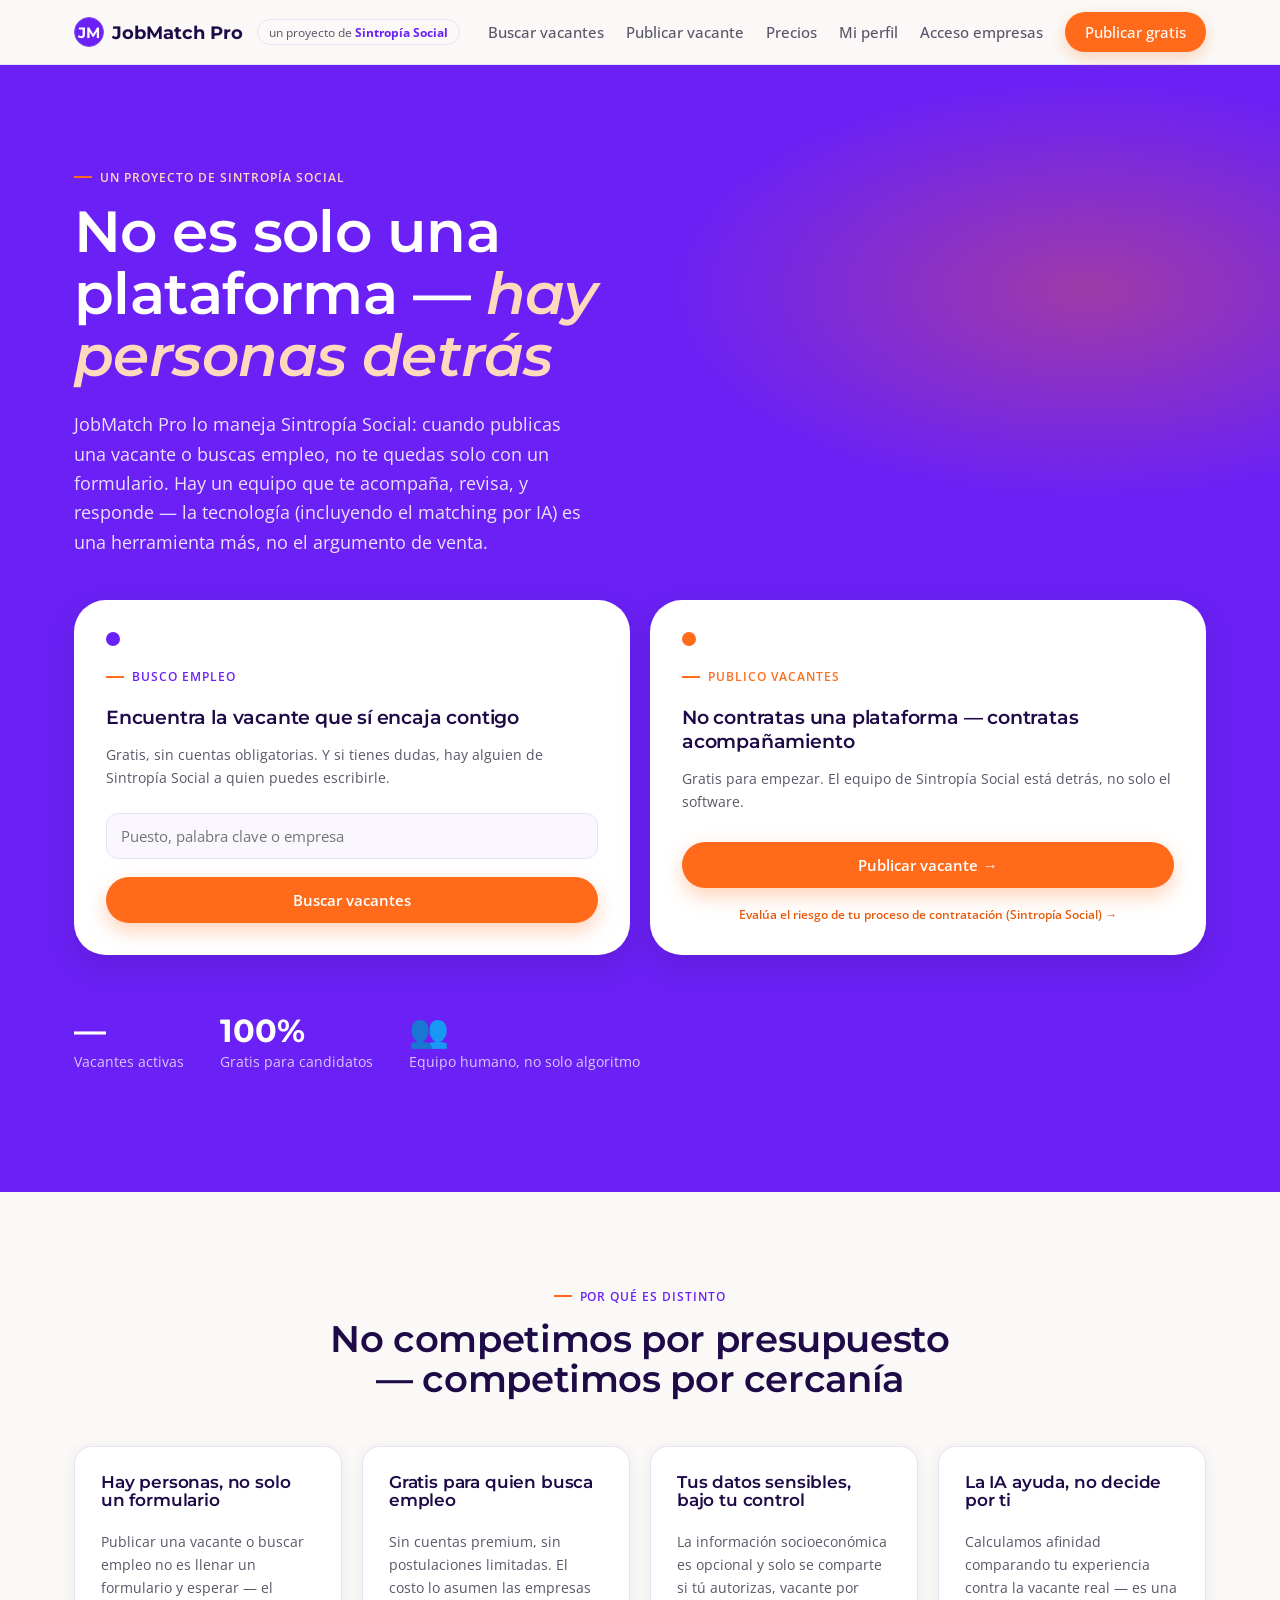
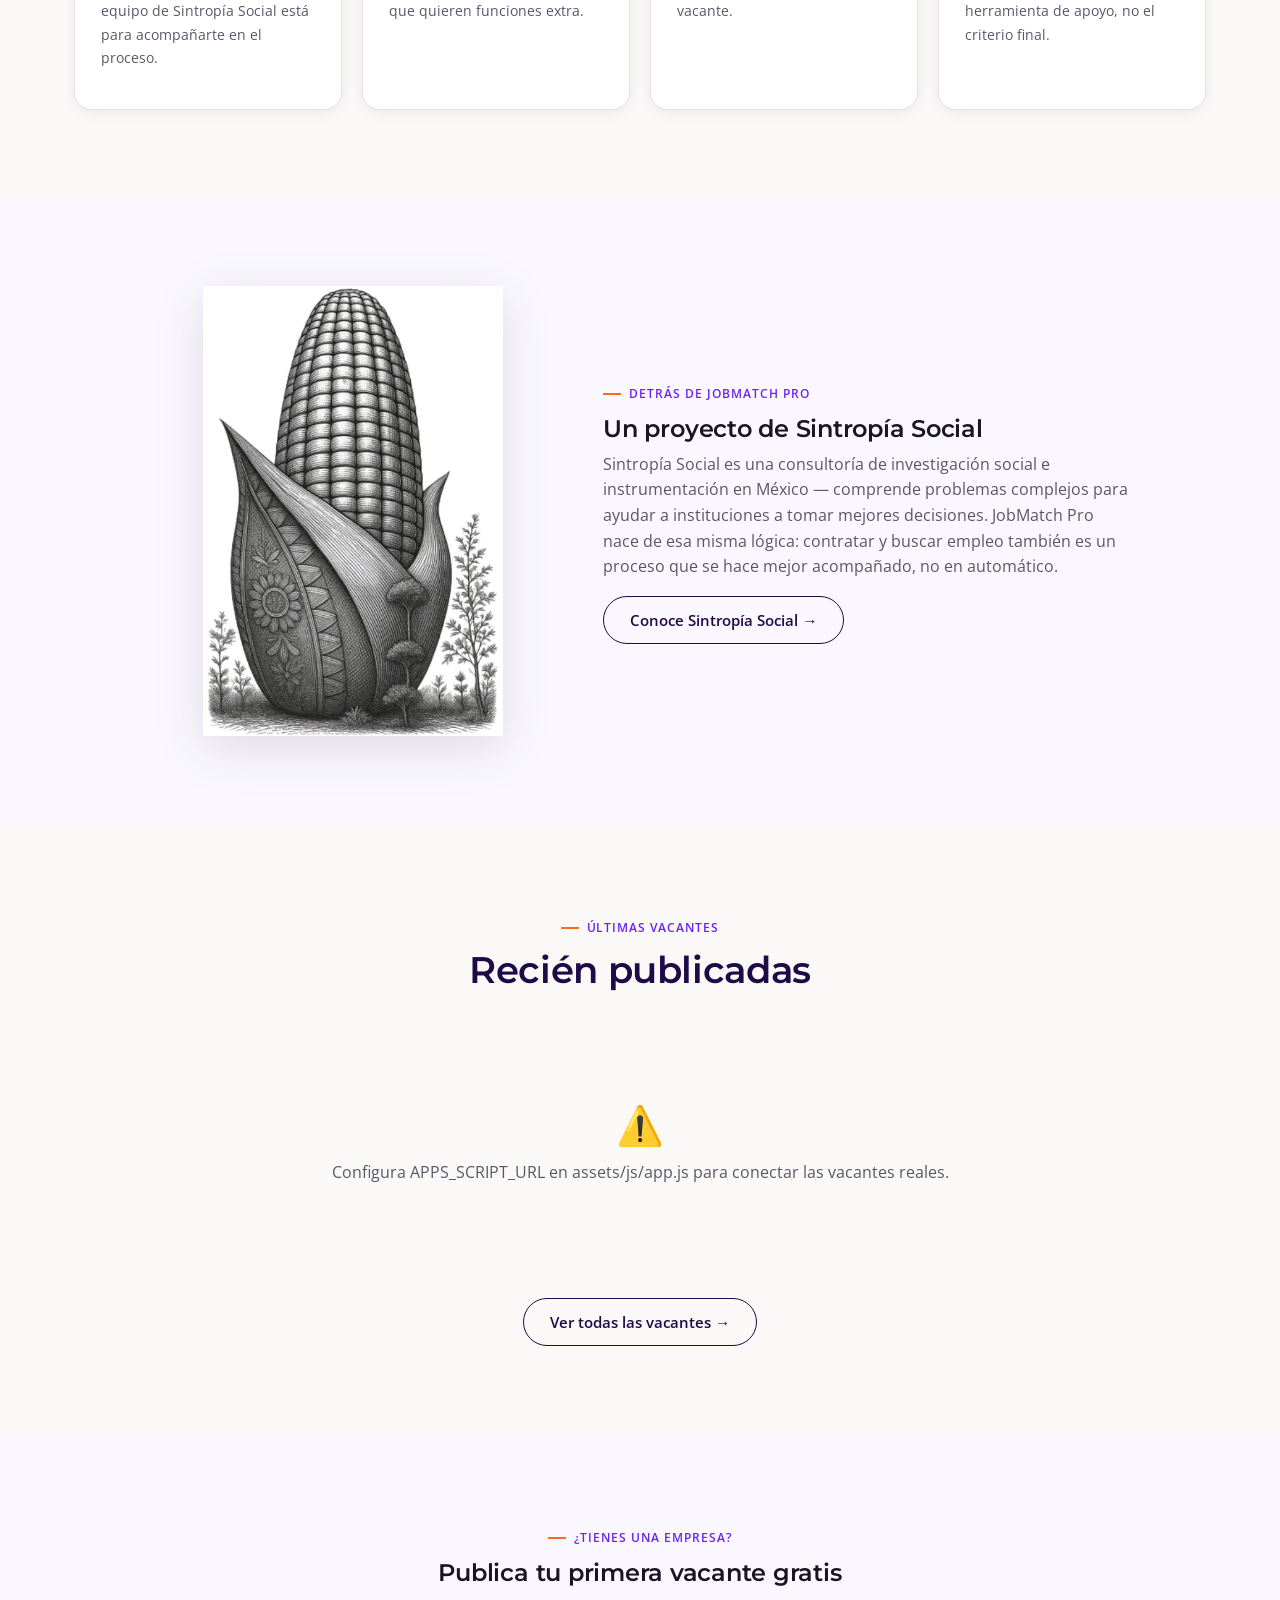
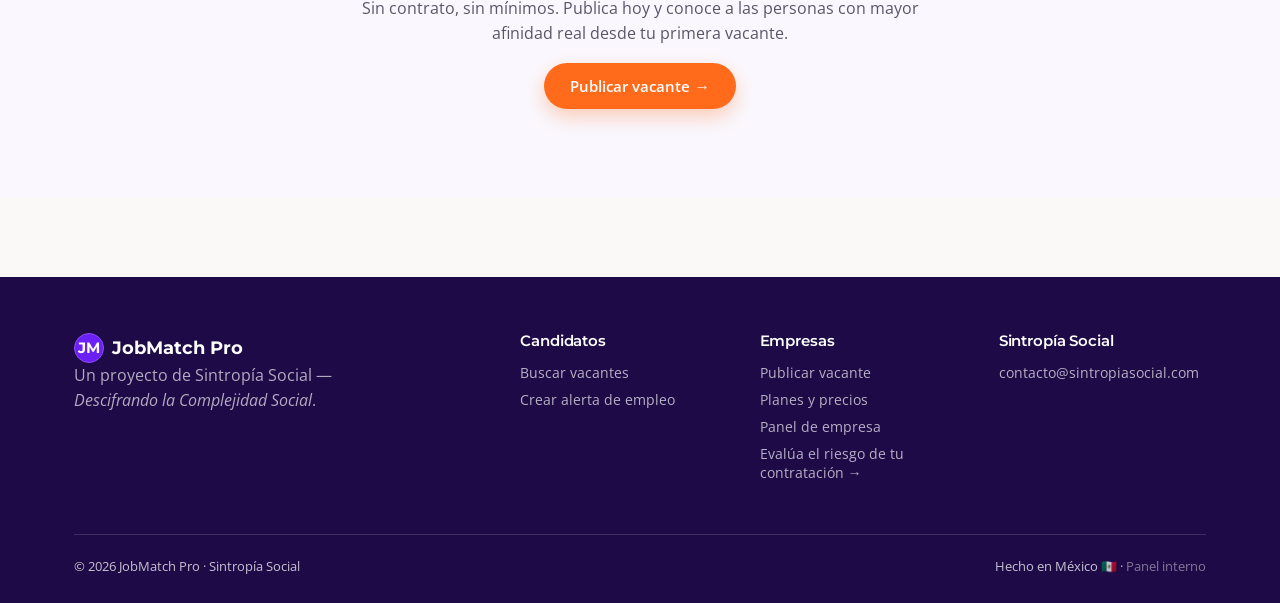
==== index.html @ c245aecd "Add files via upload" ====
<!DOCTYPE html>
<html lang="es">
<head>
<meta charset="UTF-8">
<meta name="viewport" content="width=device-width, initial-scale=1.0">
<title>JobMatch Pro — Empleo con acompañamiento humano, por Sintropía Social</title>
<meta name="description" content="JobMatch Pro conecta talento y empresas en México con el respaldo de un equipo real, no solo un algoritmo. Un proyecto de Sintropía Social.">
<link rel="stylesheet" href="assets/css/style.css">
</head>
<body>

<header class="site-header">
  <div class="container bar">
    <div style="display:flex;align-items:center;gap:14px">
      <a href="index.html" class="logo"><span class="mark">JM</span> JobMatch Pro</a>
      <a href="https://sintropiassociales-del.github.io/" target="_blank" rel="noopener" class="sintropia-badge">un proyecto de <strong>Sintropía Social</strong></a>
    </div>
    <nav class="nav-links">
      <a href="vacantes.html">Buscar vacantes</a>
      <a href="registro-empresa.html">Publicar vacante</a>
      <a href="precios.html">Precios</a>
      <a href="candidato.html">Mi perfil</a>
      <a href="portal-empresa.html">Acceso empresas</a>
      <a href="registro-empresa.html" class="nav-cta">Publicar gratis</a>
    </nav>
    <button class="nav-toggle" aria-label="Abrir menú">☰</button>
  </div>
</header>

<section class="hero">
  <div class="container">
    <div class="eyebrow" style="color:#FFD9BE">Un proyecto de Sintropía Social</div>
    <h1>No es solo una plataforma — <em>hay personas detrás</em></h1>
    <p class="lead">JobMatch Pro lo maneja Sintropía Social: cuando publicas una vacante o buscas empleo, no te quedas solo con un formulario. Hay un equipo que te acompaña, revisa, y responde — la tecnología (incluyendo el matching por IA) es una herramienta más, no el argumento de venta.</p>

    <div class="dos-caminos">
      <div class="camino-card">
        <div class="camino-icon" style="background:var(--purple-700)"></div>
        <div class="eyebrow" style="color:var(--purple-700)">Busco empleo</div>
        <h3 style="color:var(--purple-900)">Encuentra la vacante que sí encaja contigo</h3>
        <p class="camino-desc">Gratis, sin cuentas obligatorias. Y si tienes dudas, hay alguien de Sintropía Social a quien puedes escribirle.</p>
        <div class="field">
          <input type="text" id="hero-q" placeholder="Puesto, palabra clave o empresa" style="border:1.5px solid var(--line);border-radius:var(--radius-sm);padding:12px 14px;width:100%;font-family:var(--font-body);color:var(--ink);background:var(--purple-050)">
        </div>
        <button class="btn btn-primary btn-block" id="hero-search">Buscar vacantes</button>
      </div>
      <div class="camino-card">
        <div class="camino-icon" style="background:var(--orange-500)"></div>
        <div class="eyebrow" style="color:var(--orange-500)">Publico vacantes</div>
        <h3 style="color:var(--purple-900)">No contratas una plataforma — contratas acompañamiento</h3>
        <p class="camino-desc">Gratis para empezar. El equipo de Sintropía Social está detrás, no solo el software.</p>
        <a href="registro-empresa.html" class="btn btn-primary btn-block" style="margin-top:auto">Publicar vacante →</a>
        <a href="https://sintropiassociales-del.github.io/panel/muestra_se.html" target="_blank" rel="noopener" style="font-size:.78rem;color:var(--orange-600);font-weight:600;text-align:center;margin-top:12px">Evalúa el riesgo de tu proceso de contratación (Sintropía Social) →</a>
      </div>
    </div>

    <div class="hero-stats">
      <div class="stat"><b id="stat-jobs">—</b><span>Vacantes activas</span></div>
      <div class="stat"><b>100%</b><span>Gratis para candidatos</span></div>
      <div class="stat"><b>👥</b><span>Equipo humano, no solo algoritmo</span></div>
    </div>
  </div>
</section>

<section class="section">
  <div class="container">
    <div class="section-head">
      <div class="eyebrow">Por qué es distinto</div>
      <h2>No competimos por presupuesto — competimos por cercanía</h2>
    </div>
    <div class="grid-jobs" style="grid-template-columns:repeat(auto-fit,minmax(240px,1fr))">
      <div class="job-card">
        <h3 style="font-size:1.05rem">Hay personas, no solo un formulario</h3>
        <p class="desc">Publicar una vacante o buscar empleo no es llenar un formulario y esperar — el equipo de Sintropía Social está para acompañarte en el proceso.</p>
      </div>
      <div class="job-card">
        <h3 style="font-size:1.05rem">Gratis para quien busca empleo</h3>
        <p class="desc">Sin cuentas premium, sin postulaciones limitadas. El costo lo asumen las empresas que quieren funciones extra.</p>
      </div>
      <div class="job-card">
        <h3 style="font-size:1.05rem">Tus datos sensibles, bajo tu control</h3>
        <p class="desc">La información socioeconómica es opcional y solo se comparte si tú autorizas, vacante por vacante.</p>
      </div>
      <div class="job-card">
        <h3 style="font-size:1.05rem">La IA ayuda, no decide por ti</h3>
        <p class="desc">Calculamos afinidad comparando tu experiencia contra la vacante real — es una herramienta de apoyo, no el criterio final.</p>
      </div>
    </div>
  </div>
</section>

<section class="section section-alt">
  <div class="container">
    <div class="sintropia-block">
      <img src="assets/img/avatar-elote.webp" alt="Ilustración editorial de Sintropía Social — símbolo de raíz e identidad cultural" class="sintropia-block-img">
      <div>
        <div class="eyebrow">Detrás de JobMatch Pro</div>
        <h2>Un proyecto de Sintropía Social</h2>
        <p>Sintropía Social es una consultoría de investigación social e instrumentación en México — comprende problemas complejos para ayudar a instituciones a tomar mejores decisiones. JobMatch Pro nace de esa misma lógica: contratar y buscar empleo también es un proceso que se hace mejor acompañado, no en automático.</p>
        <a href="https://sintropiassociales-del.github.io/" target="_blank" rel="noopener" class="btn btn-ghost">Conoce Sintropía Social →</a>
      </div>
    </div>
  </div>
</section>

<section class="section">
  <div class="container">
    <div class="section-head">
      <div class="eyebrow">Últimas vacantes</div>
      <h2>Recién publicadas</h2>
    </div>
    <div class="grid-jobs" id="latest-jobs">
      <!-- Se llena por JS -->
    </div>
    <div style="text-align:center;margin-top:36px">
      <a href="vacantes.html" class="btn btn-ghost">Ver todas las vacantes →</a>
    </div>
  </div>
</section>

<section class="section section-alt">
  <div class="container" style="text-align:center;max-width:640px">
    <div class="eyebrow" style="justify-content:center">¿Tienes una empresa?</div>
    <h2>Publica tu primera vacante gratis</h2>
    <p>Sin contrato, sin mínimos. Publica hoy y conoce a las personas con mayor afinidad real desde tu primera vacante.</p>
    <a href="registro-empresa.html" class="btn btn-primary">Publicar vacante →</a>
  </div>
</section>

<footer class="site-footer">
  <div class="container">
    <div class="footer-grid">
      <div class="footer-brand">
        <div class="logo" style="color:#fff"><span class="mark">JM</span> JobMatch Pro</div>
        <p>Un proyecto de Sintropía Social — <em style="font-style:italic">Descifrando la Complejidad Social</em>.</p>
      </div>
      <div>
        <h4>Candidatos</h4>
        <a href="vacantes.html">Buscar vacantes</a>
        <a href="vacantes.html">Crear alerta de empleo</a>
      </div>
      <div>
        <h4>Empresas</h4>
        <a href="registro-empresa.html">Publicar vacante</a>
        <a href="precios.html">Planes y precios</a>
        <a href="portal-empresa.html">Panel de empresa</a>
        <a href="https://sintropiassociales-del.github.io/panel/muestra_se.html" target="_blank" rel="noopener">Evalúa el riesgo de tu contratación →</a>
      </div>
      <div>
        <h4>Sintropía Social</h4>
        <a href="mailto:contacto@sintropiasocial.com">contacto@sintropiasocial.com</a>
      </div>
    </div>
    <div class="footer-bottom">
      <span>© 2026 JobMatch Pro · Sintropía Social</span>
      <span>Hecho en México 🇲🇽 · <a href="admin-plataforma.html" style="opacity:.6;color:inherit">Panel interno</a></span>
    </div>
  </div>
</footer>

<script src="assets/js/app.js"></script>
<script>
  document.getElementById('hero-search').addEventListener('click', () => {
    const q = document.getElementById('hero-q').value;
    const params = new URLSearchParams();
    if (q) params.set('q', q);
    window.location.href = `vacantes.html?${params.toString()}`;
  });
  document.getElementById('hero-q').addEventListener('keydown', (e) => {
    if (e.key === 'Enter') document.getElementById('hero-search').click();
  });

  async function loadLatest() {
    const el = document.getElementById('latest-jobs');
    el.innerHTML = skeletonCards(3);
    try {
      const jobs = await JobMatchAPI.listJobs({ limit: 3, orden: 'reciente' });
      document.getElementById('stat-jobs').textContent = jobs.total ?? jobs.items?.length ?? '—';
      if (!jobs.items || jobs.items.length === 0) {
        el.innerHTML = `<div class="empty-state" style="grid-column:1/-1"><p>Todavía no hay vacantes publicadas. ¡Sé la primera empresa!</p></div>`;
        return;
      }
      el.innerHTML = jobs.items.map(jobCardHTML).join('');
    } catch (e) {
      el.innerHTML = `<div class="empty-state" style="grid-column:1/-1"><div class="mark">⚠️</div><p>Configura APPS_SCRIPT_URL en assets/js/app.js para conectar las vacantes reales.</p></div>`;
    }
  }
  loadLatest();
</script>
</body>
</html>
---- assets/css/style.css ----
/* ==========================================================
   JobMatch Pro — sistema visual Sintropía Social
   Púrpura #5B21D4 → #6B21F5, acento naranja #FF6B1A
   Fraunces (display) + DM Sans (texto/UI)
   ========================================================== */

@import url('https://fonts.googleapis.com/css2?family=Montserrat:ital,wght@0,500;0,600;0,700;0,800;1,600;1,700&family=Open+Sans:ital,wght@0,400;0,500;0,600;0,700;1,400&display=swap');

:root{
  --purple-900:#1E0A47;
  --purple-700:#6B21F5;
  --purple-500:#8B4CF7;
  --purple-100:#F2EEFC;
  --purple-050:#FAF8FE;
  --orange-500:#FF6B1A;
  --orange-600:#E85A0C;
  --ink:#1A1523;
  --ink-soft:#5B5568;
  --cream:#FAF9F7;
  --white:#FFFFFF;
  --line:#E7E1F5;
  --ok:#1E8F5F;
  --warn:#B4530A;

  --font-display:'Montserrat', sans-serif;
  --font-body:'Open Sans', sans-serif;

  --radius-sm:12px;
  --radius-md:18px;
  --radius-lg:32px;

  --shadow-card:0 2px 14px rgba(30,10,71,0.07);
  --shadow-lift:0 12px 32px rgba(30,10,71,0.14);

  /* Morado = Comprender · Naranja = Actuar (código conceptual del manual de marca) */
  --grad-brand:var(--purple-700);
  --grad-signal:linear-gradient(90deg,var(--purple-700) 0%,var(--orange-500) 100%);
}

*{box-sizing:border-box;}
html{scroll-behavior:smooth;}
body{
  margin:0;
  font-family:var(--font-body);
  color:var(--ink);
  background:var(--cream);
  -webkit-font-smoothing:antialiased;
}
img{max-width:100%;display:block;}
a{color:inherit;text-decoration:none;}
h1,h2,h3,h4{
  font-family:var(--font-display);
  font-weight:600;
  line-height:1.08;
  margin:0 0 .4em;
  letter-spacing:-0.01em;
}
p{line-height:1.6;color:var(--ink-soft);margin:0 0 1em;}
.container{max-width:1180px;margin:0 auto;padding:0 24px;}
.eyebrow{
  display:inline-flex;align-items:center;gap:8px;
  font-family:var(--font-body);font-weight:600;font-size:.78rem;
  letter-spacing:.08em;text-transform:uppercase;color:var(--purple-700);
  margin-bottom:14px;
}
.eyebrow::before{content:'';width:18px;height:2px;background:var(--orange-500);display:inline-block;}

@media (prefers-reduced-motion: reduce){
  *{animation:none !important;transition:none !important;}
}

/* ---------- Header ---------- */
.site-header{
  position:sticky;top:0;z-index:50;
  background:rgba(250,249,247,.88);
  backdrop-filter:blur(10px);
  border-bottom:1px solid var(--line);
}
.site-header .bar{
  display:flex;align-items:center;justify-content:space-between;
  padding:12px 24px;gap:16px;
}
.logo{
  display:flex;align-items:center;gap:8px;white-space:nowrap;
  font-family:var(--font-display);font-weight:700;font-size:1.15rem;color:var(--purple-900);
}
.logo .mark{
  width:30px;height:30px;border-radius:50%;
  background:var(--purple-700);
  border:1.5px solid var(--purple-500);
  display:flex;align-items:center;justify-content:center;
  color:#fff;font-family:var(--font-display);font-weight:700;font-size:.95rem;flex-shrink:0;
}
.nav-links{display:flex;gap:22px;align-items:center;}
.sintropia-badge{
  font-size:.74rem;color:var(--ink-soft);padding:4px 11px;
  border:1px solid var(--line);border-radius:100px;white-space:nowrap;
}
.sintropia-badge strong{color:var(--purple-700);}
.sintropia-badge:hover{border-color:var(--purple-500);color:var(--purple-700);}
@media (max-width:1250px){ .sintropia-badge{display:none;} }
.nav-links a{font-weight:500;font-size:.94rem;color:var(--ink-soft);}
.nav-links a:hover{color:var(--purple-700);}
.nav-cta{
  background:var(--orange-500);color:#fff !important;
  padding:10px 20px;border-radius:100px;font-weight:600;font-size:.9rem;
  box-shadow:0 6px 16px rgba(255,107,26,.28);
}
.nav-cta:hover{background:var(--orange-600);}
.nav-toggle{display:none;background:none;border:none;font-size:1.6rem;color:var(--purple-900);cursor:pointer;}

/* ---------- Buttons ---------- */
.btn{
  display:inline-flex;align-items:center;justify-content:center;gap:8px;
  font-family:var(--font-body);font-weight:600;font-size:.95rem;
  padding:13px 26px;border-radius:100px;border:none;cursor:pointer;
  transition:transform .15s ease, box-shadow .15s ease, background .15s ease;
}
.btn-primary{background:var(--orange-500);color:#fff;box-shadow:0 8px 20px rgba(255,107,26,.3);}
.btn-primary:hover{background:var(--orange-600);transform:translateY(-1px);}
.btn-ghost{background:transparent;color:var(--purple-900);border:1.5px solid var(--purple-900);}
.btn-ghost:hover{background:var(--purple-900);color:#fff;}
.btn-white{background:#fff;color:var(--purple-700);}
.btn-white:hover{background:var(--purple-050);}
.btn-block{width:100%;}
.btn[disabled]{opacity:.55;cursor:not-allowed;}

/* ---------- Hero ---------- */
.hero{
  position:relative;overflow:hidden;
  background:var(--grad-brand);
  color:#fff;padding:96px 0 120px;
}
.hero::after{
  content:'';position:absolute;inset:0;
  background:radial-gradient(600px 300px at 85% 20%, rgba(255,107,26,.35), transparent 70%);
  pointer-events:none;
}
.hero .container{position:relative;z-index:1;}
.hero h1{font-size:clamp(2.3rem,4.6vw,3.6rem);color:#fff;max-width:16ch;}
.hero h1 em{font-style:italic;color:#FFD9BE;}
.hero p.lead{color:rgba(255,255,255,.86);font-size:1.15rem;max-width:52ch;}
.hero-actions{display:flex;gap:14px;flex-wrap:wrap;margin-top:28px;}
.hero-stats{display:flex;gap:36px;margin-top:56px;flex-wrap:wrap;}
.hero-stats .stat b{display:block;font-family:var(--font-display);font-size:2rem;color:#fff;}
.hero-stats .stat span{font-size:.85rem;color:rgba(255,255,255,.75);}

/* ---------- Mini-hero (páginas de utilidad: registro, portal de empresa) ---------- */
.mini-hero{
  position:relative;overflow:hidden;
  background:var(--grad-brand);
  color:#fff;padding:48px 0 72px;
  margin-bottom:-40px;
}
.mini-hero::after{
  content:'';position:absolute;inset:0;
  background:radial-gradient(500px 260px at 90% 10%, rgba(255,107,26,.3), transparent 70%);
  pointer-events:none;
}
.mini-hero .container{position:relative;z-index:1;}
.mini-hero .eyebrow{color:#FFD9BE;}
.mini-hero h1{color:#fff;font-size:clamp(1.7rem,3.4vw,2.3rem);margin-bottom:8px;}
.mini-hero p{color:rgba(255,255,255,.86);max-width:52ch;margin-bottom:0;}
.content-lift{position:relative;z-index:2;}

/* ---------- Bloque editorial "Detrás de JobMatch Pro" ---------- */
.sintropia-block{
  display:grid;grid-template-columns:1fr 1.3fr;gap:48px;align-items:center;
  max-width:980px;margin:0 auto;
}
.sintropia-block-img{
  width:100%;max-width:300px;justify-self:center;
  filter:drop-shadow(0 12px 24px rgba(30,10,71,.12));
}
@media (max-width:800px){
  .sintropia-block{grid-template-columns:1fr;text-align:center;}
  .sintropia-block-img{max-width:200px;}
  .sintropia-block .eyebrow{justify-content:center;}
}

/* Dos caminos (hero) ---------- */
.dos-caminos{
  display:grid;grid-template-columns:1fr 1fr;gap:20px;
  margin-top:44px;
}
.camino-card{
  background:#fff;border-radius:var(--radius-lg);box-shadow:var(--shadow-lift);
  padding:32px;display:flex;flex-direction:column;gap:6px;
  transition:transform .15s ease;
}
.camino-card:hover{transform:translateY(-3px);}
.camino-icon{
  width:14px;height:14px;border-radius:50%;
  margin-bottom:16px;
}
.camino-card h3{font-size:1.2rem;margin-bottom:8px;line-height:1.25;}
.camino-card .camino-desc{font-size:.9rem;color:var(--ink-soft);margin-bottom:18px;}
.camino-card .field{margin-bottom:12px;}
@media (max-width:900px){
  .dos-caminos{grid-template-columns:1fr;}
}

/* Search bar over the hero */
.search-card{
  background:#fff;border-radius:var(--radius-lg);
  box-shadow:var(--shadow-lift);
  padding:20px;margin-top:44px;
  display:grid;grid-template-columns:1.4fr 1fr auto;gap:12px;
}
.search-card input, .search-card select{
  border:1.5px solid var(--line);border-radius:var(--radius-sm);
  padding:13px 16px;font-family:var(--font-body);font-size:.95rem;color:var(--ink);
  background:var(--purple-050);
}
.search-card input:focus, .search-card select:focus{outline:2px solid var(--purple-500);border-color:transparent;}

/* ---------- Match signature bar ---------- */
.match{
  display:flex;align-items:center;gap:10px;
}
.match-track{
  flex:1;height:6px;border-radius:6px;background:var(--purple-100);overflow:hidden;
}
.match-fill{height:100%;border-radius:6px;background:var(--grad-signal);}
.match-label{font-size:.78rem;font-weight:700;color:var(--purple-700);white-space:nowrap;}

/* ---------- Sections ---------- */
.section{padding:88px 0;}
.section-tight{padding:56px 0;}
.section-alt{background:var(--purple-050);}
.section-head{max-width:640px;margin:0 auto 48px;text-align:center;}
.section-head h2{font-size:clamp(1.7rem,3vw,2.3rem);color:var(--purple-900);}

/* ---------- Job cards ---------- */
.grid-jobs{display:grid;grid-template-columns:repeat(auto-fill,minmax(320px,1fr));gap:20px;}
.job-card{
  background:#fff;border:1px solid var(--line);border-radius:var(--radius-md);
  padding:26px;box-shadow:var(--shadow-card);
  display:flex;flex-direction:column;gap:14px;
  transition:transform .15s ease, box-shadow .15s ease;
}
.job-card:hover{transform:translateY(-3px);box-shadow:var(--shadow-lift);}
.job-card .tag-row{display:flex;gap:8px;flex-wrap:wrap;}
.tag{
  font-size:.72rem;font-weight:600;padding:4px 10px;border-radius:100px;
  background:var(--purple-100);color:var(--purple-700);
}
.tag-orange{background:#FFEADB;color:var(--orange-600);}
.job-card h3{font-size:1.15rem;color:var(--purple-900);}
.job-card .company{font-weight:600;color:var(--ink);font-size:.92rem;}
.job-card .meta{font-size:.85rem;color:var(--ink-soft);display:flex;gap:14px;flex-wrap:wrap;}
.job-card .desc{font-size:.9rem;}
.job-card .foot{display:flex;align-items:center;justify-content:space-between;margin-top:auto;padding-top:10px;border-top:1px dashed var(--line);}
.salary{font-weight:700;color:var(--purple-900);}

/* ---------- Cards / plans ---------- */
.plans{display:grid;grid-template-columns:repeat(auto-fit,minmax(250px,1fr));gap:22px;}
.plan-card{
  background:#fff;border:1.5px solid var(--line);border-radius:var(--radius-md);
  padding:32px 26px;display:flex;flex-direction:column;gap:16px;
}
.plan-card.featured{border-color:var(--orange-500);box-shadow:0 14px 34px rgba(255,107,26,.16);position:relative;}
.plan-card.featured .badge{
  position:absolute;top:-13px;right:26px;background:var(--orange-500);color:#fff;
  font-size:.72rem;font-weight:700;padding:5px 12px;border-radius:100px;
}
.plan-card .price{font-family:var(--font-display);font-size:2.2rem;color:var(--purple-900);}
.plan-card .price span{font-size:.9rem;font-family:var(--font-body);color:var(--ink-soft);}
.plan-card ul{list-style:none;padding:0;margin:0;display:flex;flex-direction:column;gap:10px;}
.plan-card li{font-size:.9rem;padding-left:24px;position:relative;color:var(--ink-soft);}
.plan-card li::before{content:'✓';position:absolute;left:0;color:var(--ok);font-weight:700;}

/* ---------- Forms ---------- */
.form-card{background:#fff;border-radius:var(--radius-lg);box-shadow:var(--shadow-card);padding:40px;border:1px solid var(--line);}
.field{margin-bottom:20px;}
.field label{display:block;font-size:.85rem;font-weight:600;color:var(--purple-900);margin-bottom:6px;}
.field .hint{font-size:.78rem;color:var(--ink-soft);margin-top:4px;}
.field input, .field select, .field textarea{
  width:100%;border:1.5px solid var(--line);border-radius:var(--radius-sm);
  padding:12px 14px;font-family:var(--font-body);font-size:.95rem;color:var(--ink);background:var(--cream);
}
.field input:focus, .field select:focus, .field textarea:focus{outline:2px solid var(--purple-500);border-color:transparent;background:#fff;}
.field textarea{resize:vertical;min-height:110px;}
.form-grid-2{display:grid;grid-template-columns:1fr 1fr;gap:0 18px;}

.status-msg{padding:14px 16px;border-radius:var(--radius-sm);font-size:.9rem;font-weight:500;margin-top:16px;display:none;}
.status-msg.show{display:block;}
.status-msg.ok{background:#E7F7EF;color:var(--ok);}
.status-msg.err{background:#FCE9E4;color:#B3311C;}
.status-msg.pending{background:var(--purple-100);color:var(--purple-700);}

/* ---------- Footer ---------- */
.site-footer{background:var(--purple-900);color:rgba(255,255,255,.75);padding:56px 0 28px;margin-top:80px;}
.site-footer h4{color:#fff;font-size:.95rem;margin-bottom:14px;}
.footer-grid{display:grid;grid-template-columns:2fr 1fr 1fr 1fr;gap:32px;}
.footer-grid a{display:block;font-size:.88rem;color:rgba(255,255,255,.68);margin-bottom:8px;}
.footer-grid a:hover{color:#fff;}
.footer-bottom{margin-top:44px;padding-top:22px;border-top:1px solid rgba(255,255,255,.14);font-size:.8rem;display:flex;justify-content:space-between;flex-wrap:wrap;gap:10px;}
.footer-brand p{color:rgba(255,255,255,.66);max-width:34ch;}

/* ---------- Tabs (portal de empresa) ---------- */
.tabs{display:flex;gap:6px;border-bottom:1px solid var(--line);margin-bottom:28px;flex-wrap:wrap;}
.tab-btn{
  background:none;border:none;padding:12px 18px;font-family:var(--font-body);font-weight:600;
  font-size:.9rem;color:var(--ink-soft);cursor:pointer;border-bottom:2px solid transparent;margin-bottom:-1px;
}
.tab-btn.active{color:var(--purple-700);border-bottom-color:var(--orange-500);}
.tab-panel{display:none;}
.tab-panel.active{display:block;}

.locked-feature{
  display:flex;align-items:center;gap:8px;background:var(--purple-100);color:var(--purple-700);
  font-size:.82rem;font-weight:600;padding:10px 14px;border-radius:var(--radius-sm);
}
.plan-chip{
  display:inline-flex;align-items:center;gap:6px;background:var(--purple-900);color:#fff;
  font-size:.78rem;font-weight:700;padding:6px 14px;border-radius:100px;
}

/* ---------- Utility ---------- */
.empty-state{text-align:center;padding:60px 20px;color:var(--ink-soft);}
.empty-state .mark{font-size:2.4rem;margin-bottom:10px;}
.badge-pill{display:inline-block;background:var(--purple-100);color:var(--purple-700);font-size:.72rem;font-weight:700;padding:5px 12px;border-radius:100px;}
.skel{background:linear-gradient(90deg,var(--purple-050) 25%,var(--purple-100) 37%,var(--purple-050) 63%);background-size:400% 100%;animation:skel 1.4s ease infinite;border-radius:var(--radius-sm);}
@keyframes skel{0%{background-position:100% 50%}100%{background-position:0 50%}}

@media (max-width:900px){
  .nav-toggle{display:block;z-index:210;position:relative;}
  .nav-links{
    display:none;
    position:fixed;
    top:0;left:0;right:0;bottom:0;
    padding:96px 24px 32px;
    background:#FAF9F7;
    opacity:1;
    flex-direction:column;
    align-items:stretch;
    gap:0;
    z-index:200;
    overflow-y:auto;
  }
  .nav-links.open{display:flex;}
  .nav-links a{
    width:100%;
    padding:16px 4px;
    border-bottom:1px solid var(--line);
    color:var(--ink);
    font-size:1.05rem;
  }
  .nav-links a.nav-cta{
    background:var(--orange-500);color:#fff !important;border-radius:12px;
    text-align:center;border-bottom:none;margin-top:16px;padding:14px;
    box-shadow:0 8px 20px rgba(255,107,26,.3);
  }
  body.menu-open{overflow:hidden;}
  .footer-grid{grid-template-columns:1fr 1fr;}
  .search-card{grid-template-columns:1fr;}
  .form-grid-2{grid-template-columns:1fr;}
}
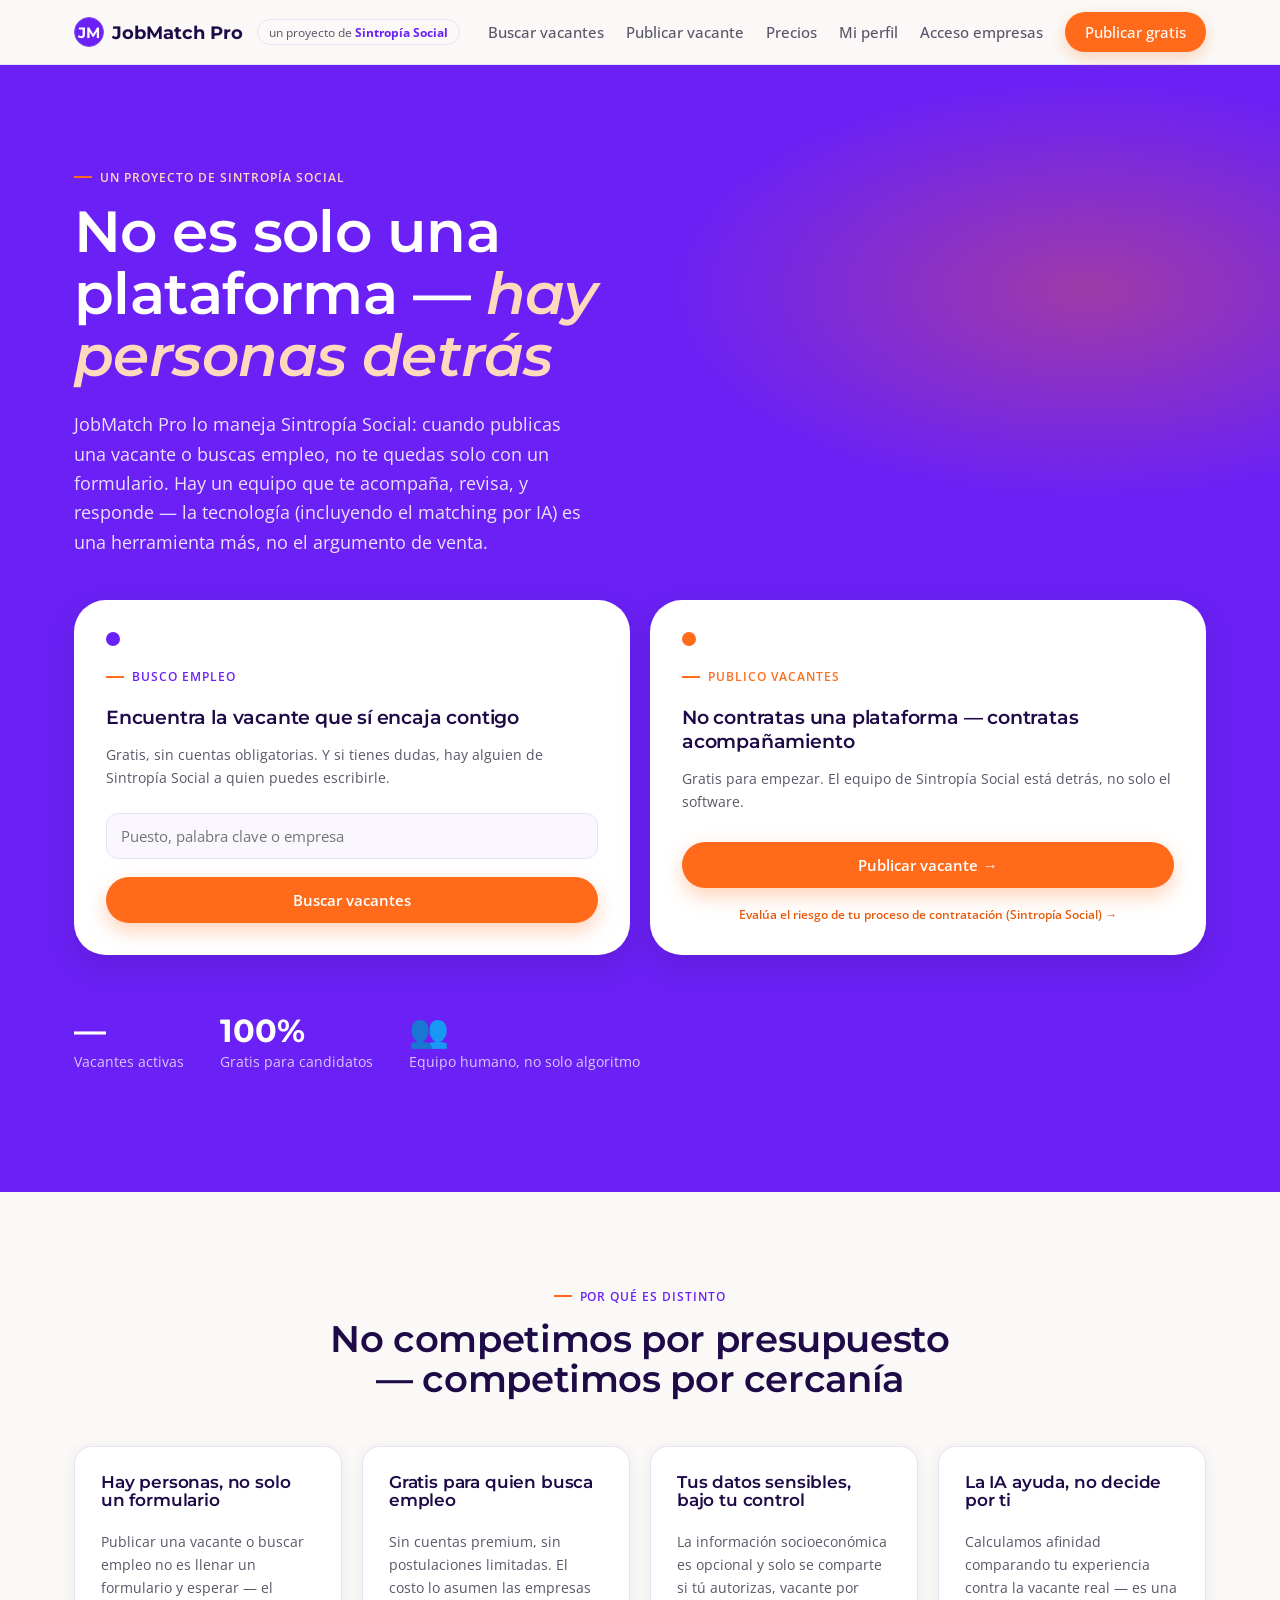
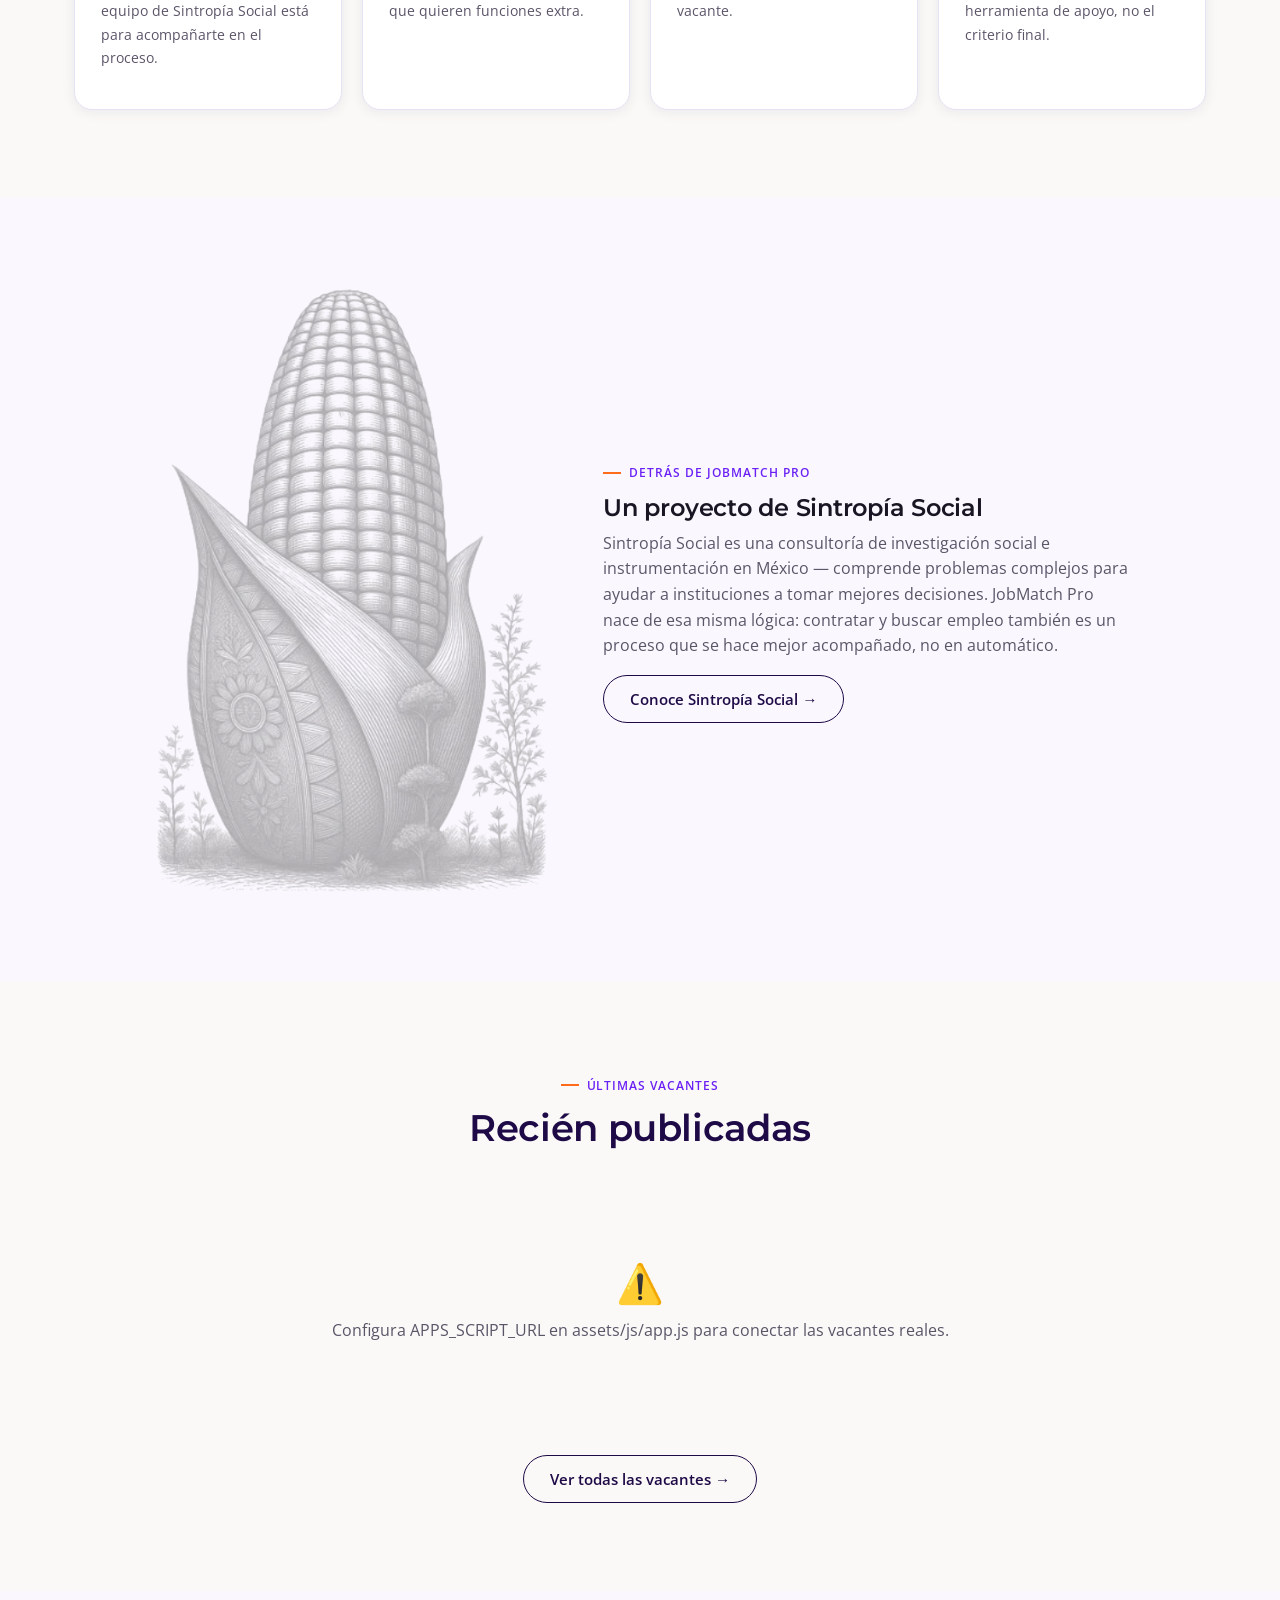
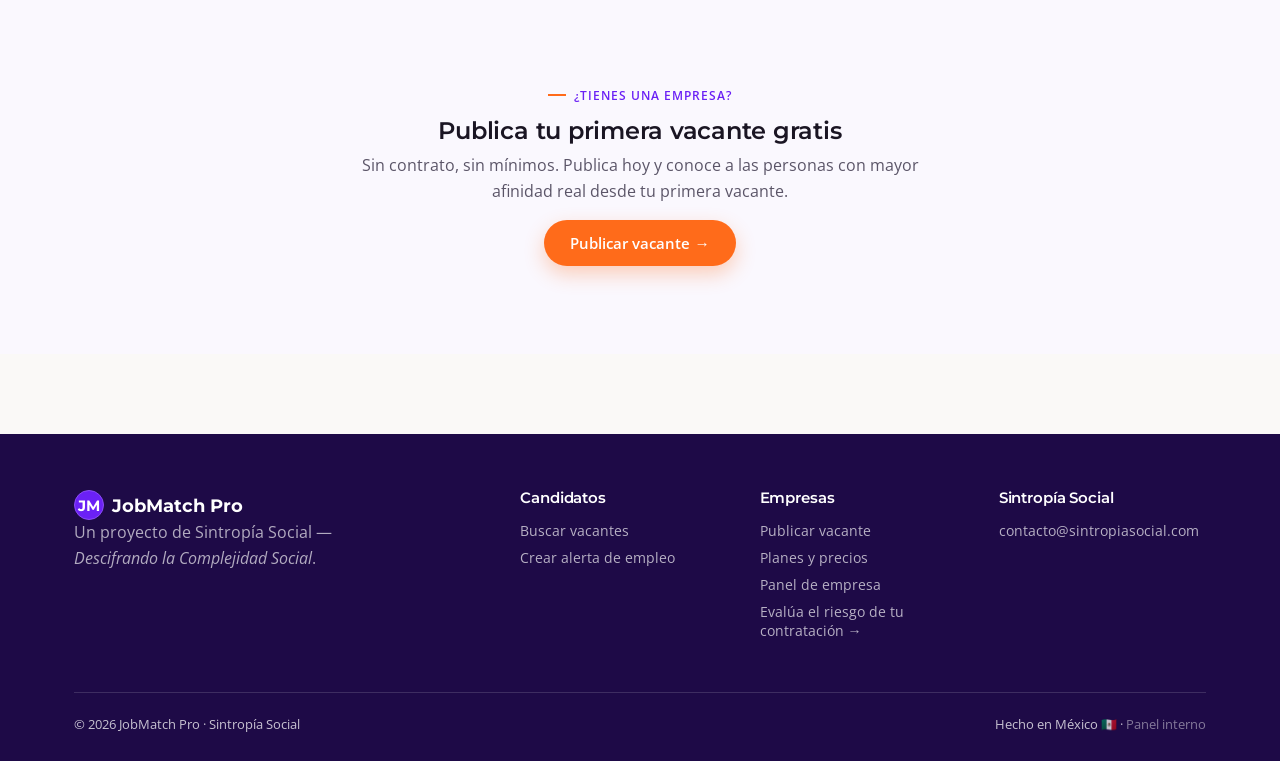
==== commit 57649e4e: "Add files via upload" ====
--- a/index.html
+++ b/index.html
@@ -100,6 +100,16 @@
         <a href="https://sintropiassociales-del.github.io/" target="_blank" rel="noopener" class="btn btn-ghost">Conoce Sintropía Social →</a>
       </div>
     </div>
+  </div>
+</section>
+
+<section class="section-alt" id="featured-section" style="display:none;padding:56px 0">
+  <div class="container">
+    <div class="section-head">
+      <div class="eyebrow" style="color:var(--orange-600)">Destacadas</div>
+      <h2>Vacantes que estas empresas quisieron resaltar</h2>
+    </div>
+    <div class="grid-jobs" id="featured-jobs"></div>
   </div>
 </section>
 
@@ -169,6 +179,18 @@
   document.getElementById('hero-q').addEventListener('keydown', (e) => {
     if (e.key === 'Enter') document.getElementById('hero-search').click();
   });
+
+  async function loadFeatured() {
+    try {
+      const jobs = await JobMatchAPI.listJobs({ soloDestacadas: 'true', limit: 3, orden: 'reciente' });
+      if (jobs.items && jobs.items.length > 0) {
+        document.getElementById('featured-jobs').innerHTML = jobs.items.map(jobCardHTML).join('');
+        document.getElementById('featured-section').style.display = 'block';
+      }
+    } catch (e) {
+      // Si falla, simplemente no se muestra la sección.
+    }
+  }
 
   async function loadLatest() {
     const el = document.getElementById('latest-jobs');
@@ -185,6 +207,7 @@
       el.innerHTML = `<div class="empty-state" style="grid-column:1/-1"><div class="mark">⚠️</div><p>Configura APPS_SCRIPT_URL en assets/js/app.js para conectar las vacantes reales.</p></div>`;
     }
   }
+  loadFeatured();
   loadLatest();
 </script>
 </body>
--- a/assets/css/style.css
+++ b/assets/css/style.css
@@ -169,8 +169,8 @@
   max-width:980px;margin:0 auto;
 }
 .sintropia-block-img{
-  width:100%;max-width:300px;justify-self:center;
-  filter:drop-shadow(0 12px 24px rgba(30,10,71,.12));
+  width:100%;max-width:440px;justify-self:center;
+  opacity:.35;
 }
 @media (max-width:800px){
   .sintropia-block{grid-template-columns:1fr;text-align:center;}
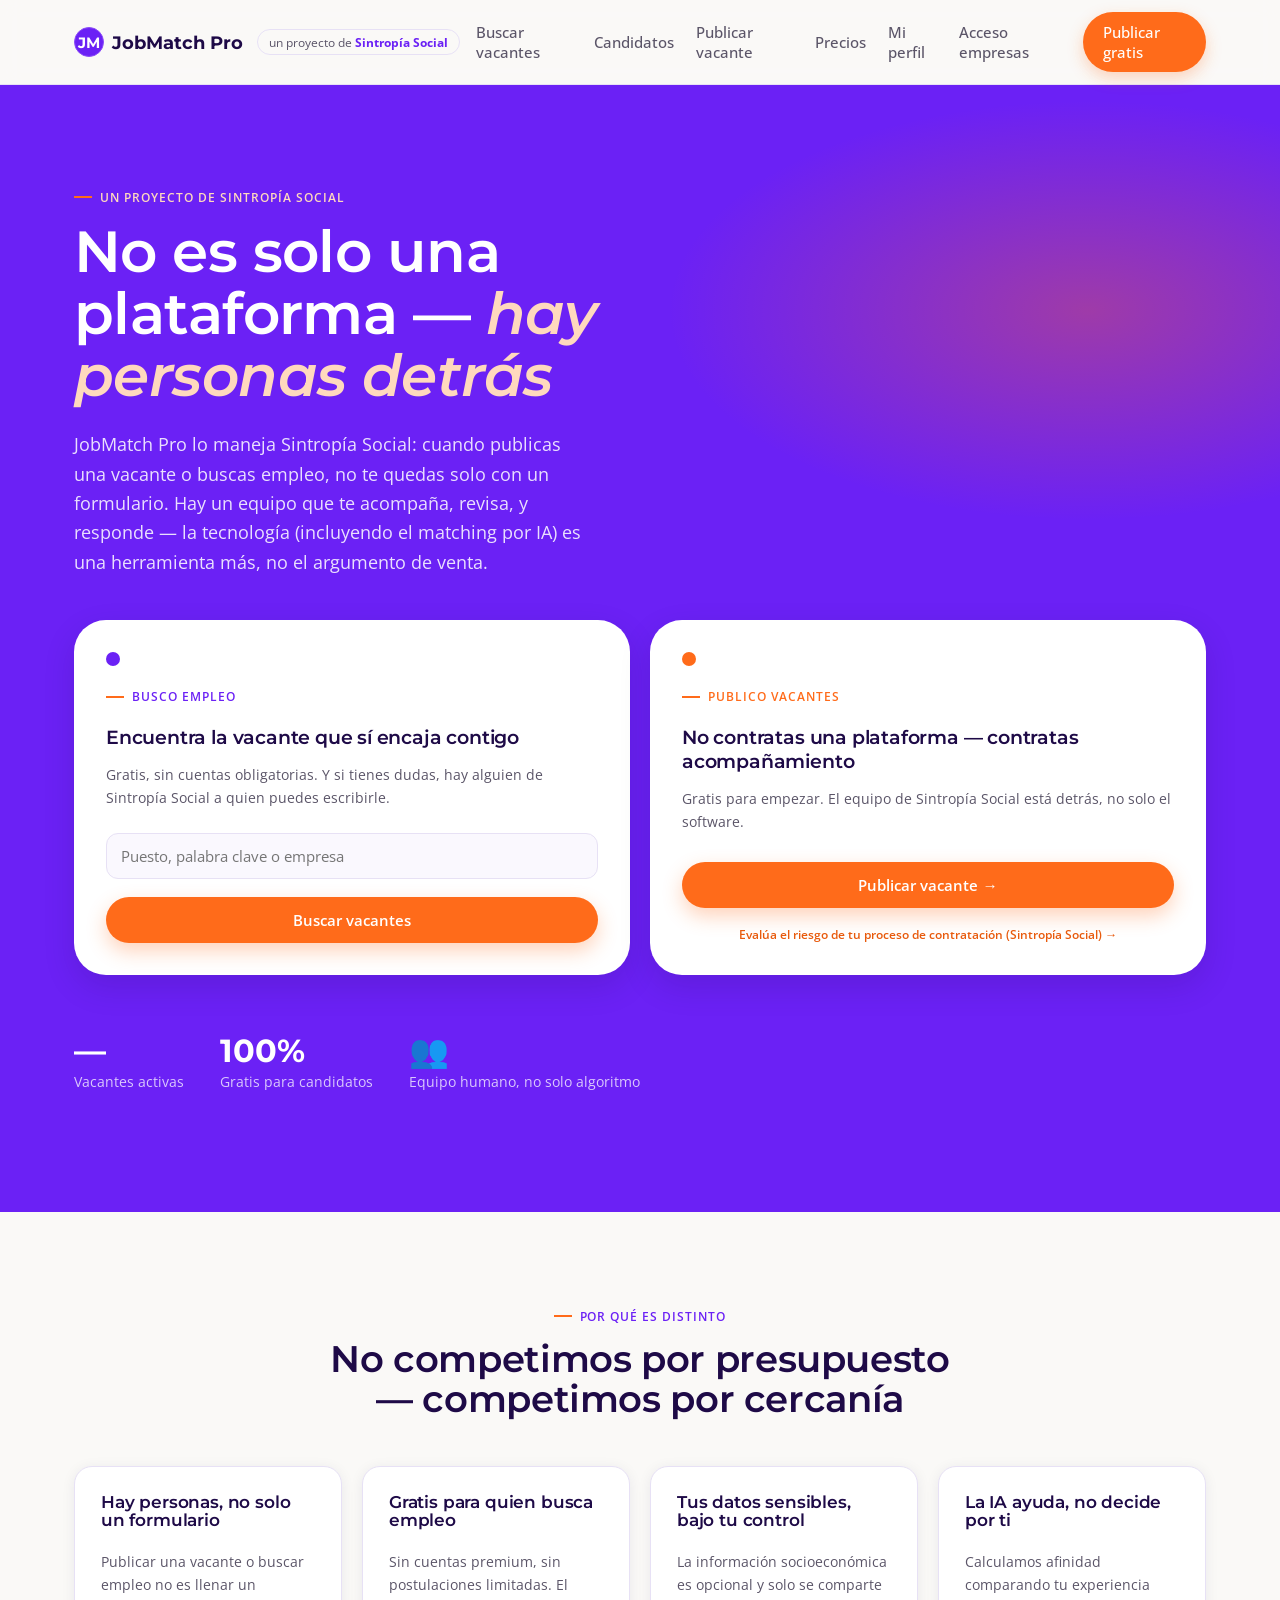
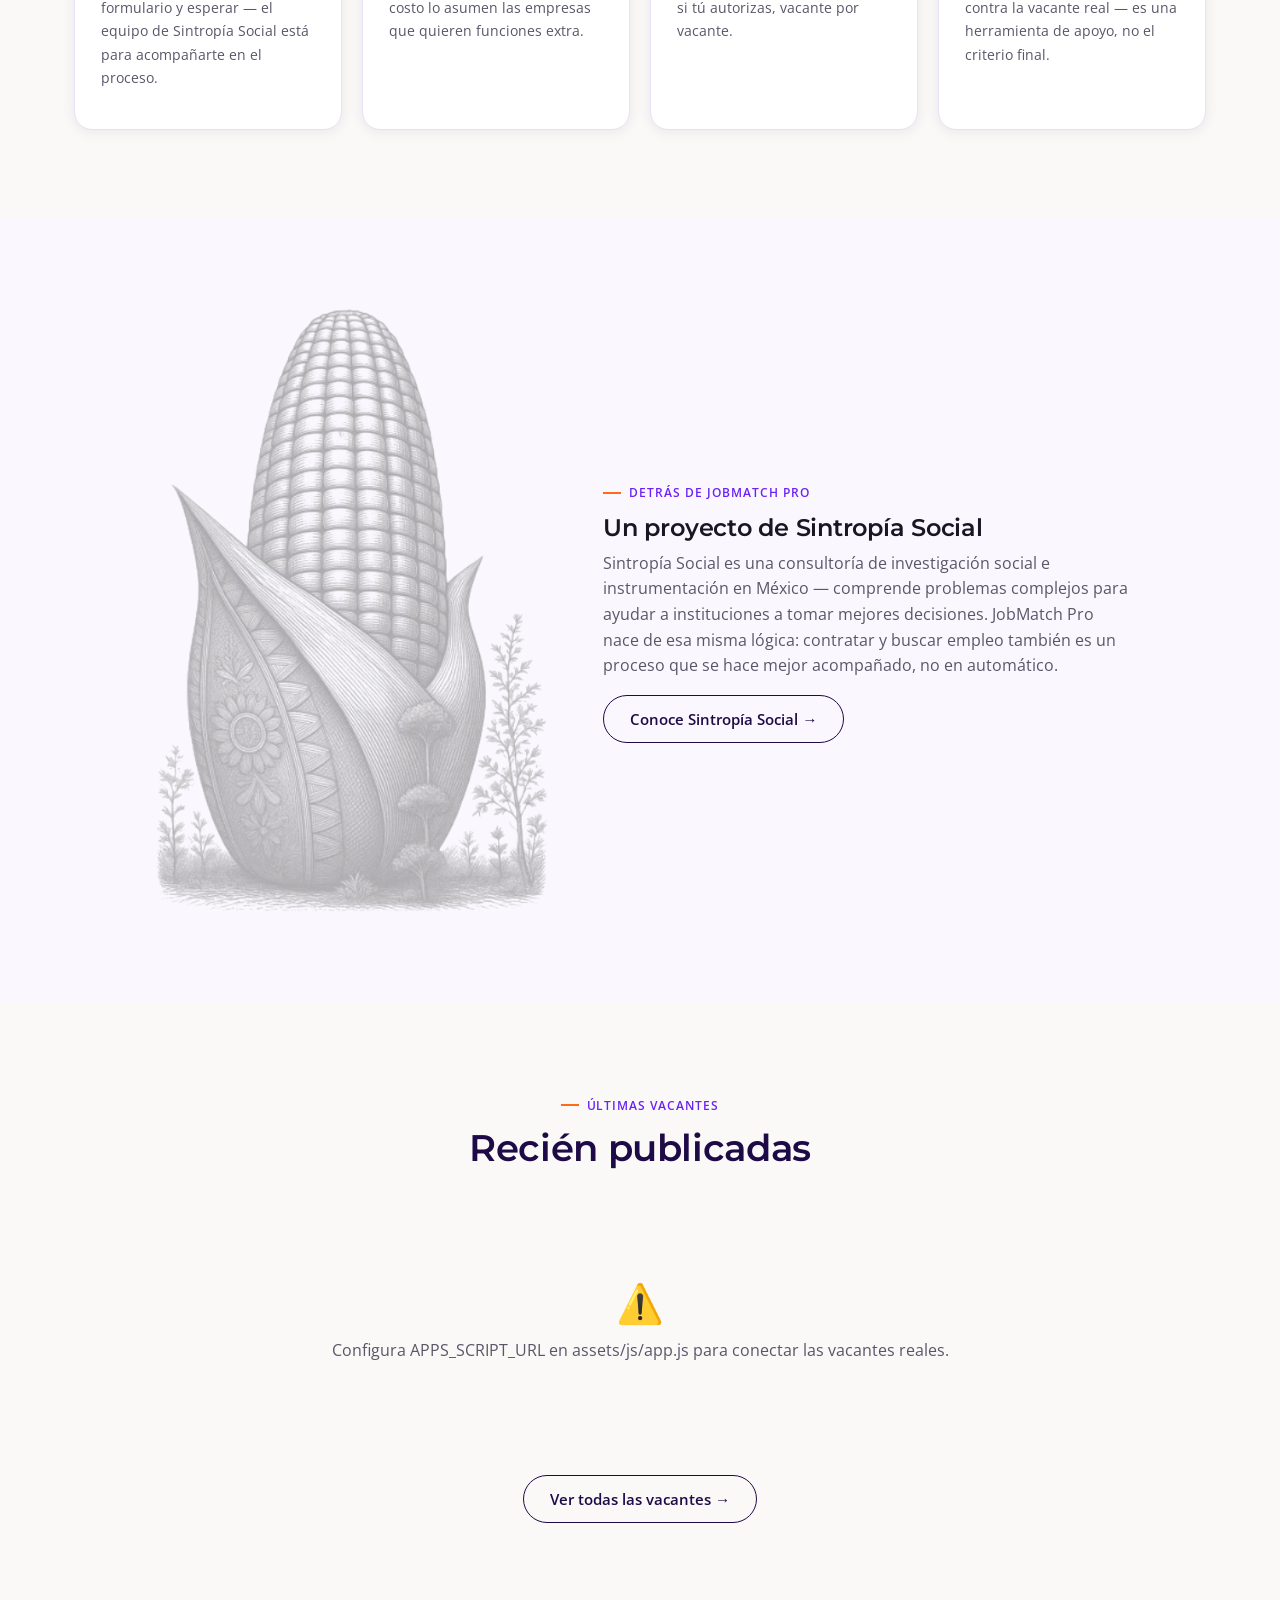
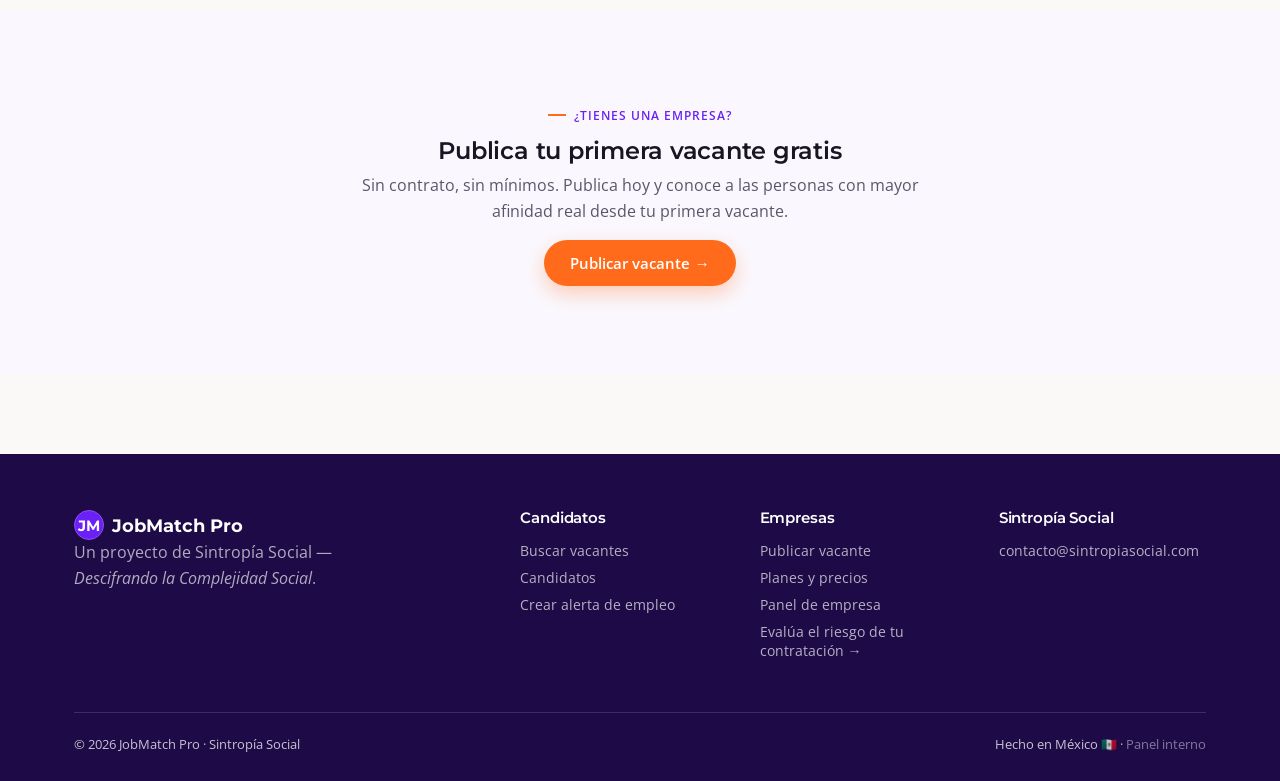
==== commit 162b1c50: "Add files via upload" ====
--- a/index.html
+++ b/index.html
@@ -17,6 +17,7 @@
     </div>
     <nav class="nav-links">
       <a href="vacantes.html">Buscar vacantes</a>
+      <a href="candidatos.html">Candidatos</a>
       <a href="registro-empresa.html">Publicar vacante</a>
       <a href="precios.html">Precios</a>
       <a href="candidato.html">Mi perfil</a>
@@ -147,6 +148,7 @@
       <div>
         <h4>Candidatos</h4>
         <a href="vacantes.html">Buscar vacantes</a>
+      <a href="candidatos.html">Candidatos</a>
         <a href="vacantes.html">Crear alerta de empleo</a>
       </div>
       <div>
--- a/assets/css/style.css
+++ b/assets/css/style.css
@@ -119,6 +119,8 @@
 .btn-primary{background:var(--orange-500);color:#fff;box-shadow:0 8px 20px rgba(255,107,26,.3);}
 .btn-primary:hover{background:var(--orange-600);transform:translateY(-1px);}
 .btn-ghost{background:transparent;color:var(--purple-900);border:1.5px solid var(--purple-900);}
+.btn-ghost-orange{background:var(--orange-500,#FF6B1A);color:#fff;border:1.5px solid var(--orange-500,#FF6B1A);}
+.btn-ghost-orange:hover{background:var(--orange-600,#E85A0C);border-color:var(--orange-600,#E85A0C);}
 .btn-ghost:hover{background:var(--purple-900);color:#fff;}
 .btn-white{background:#fff;color:var(--purple-700);}
 .btn-white:hover{background:var(--purple-050);}
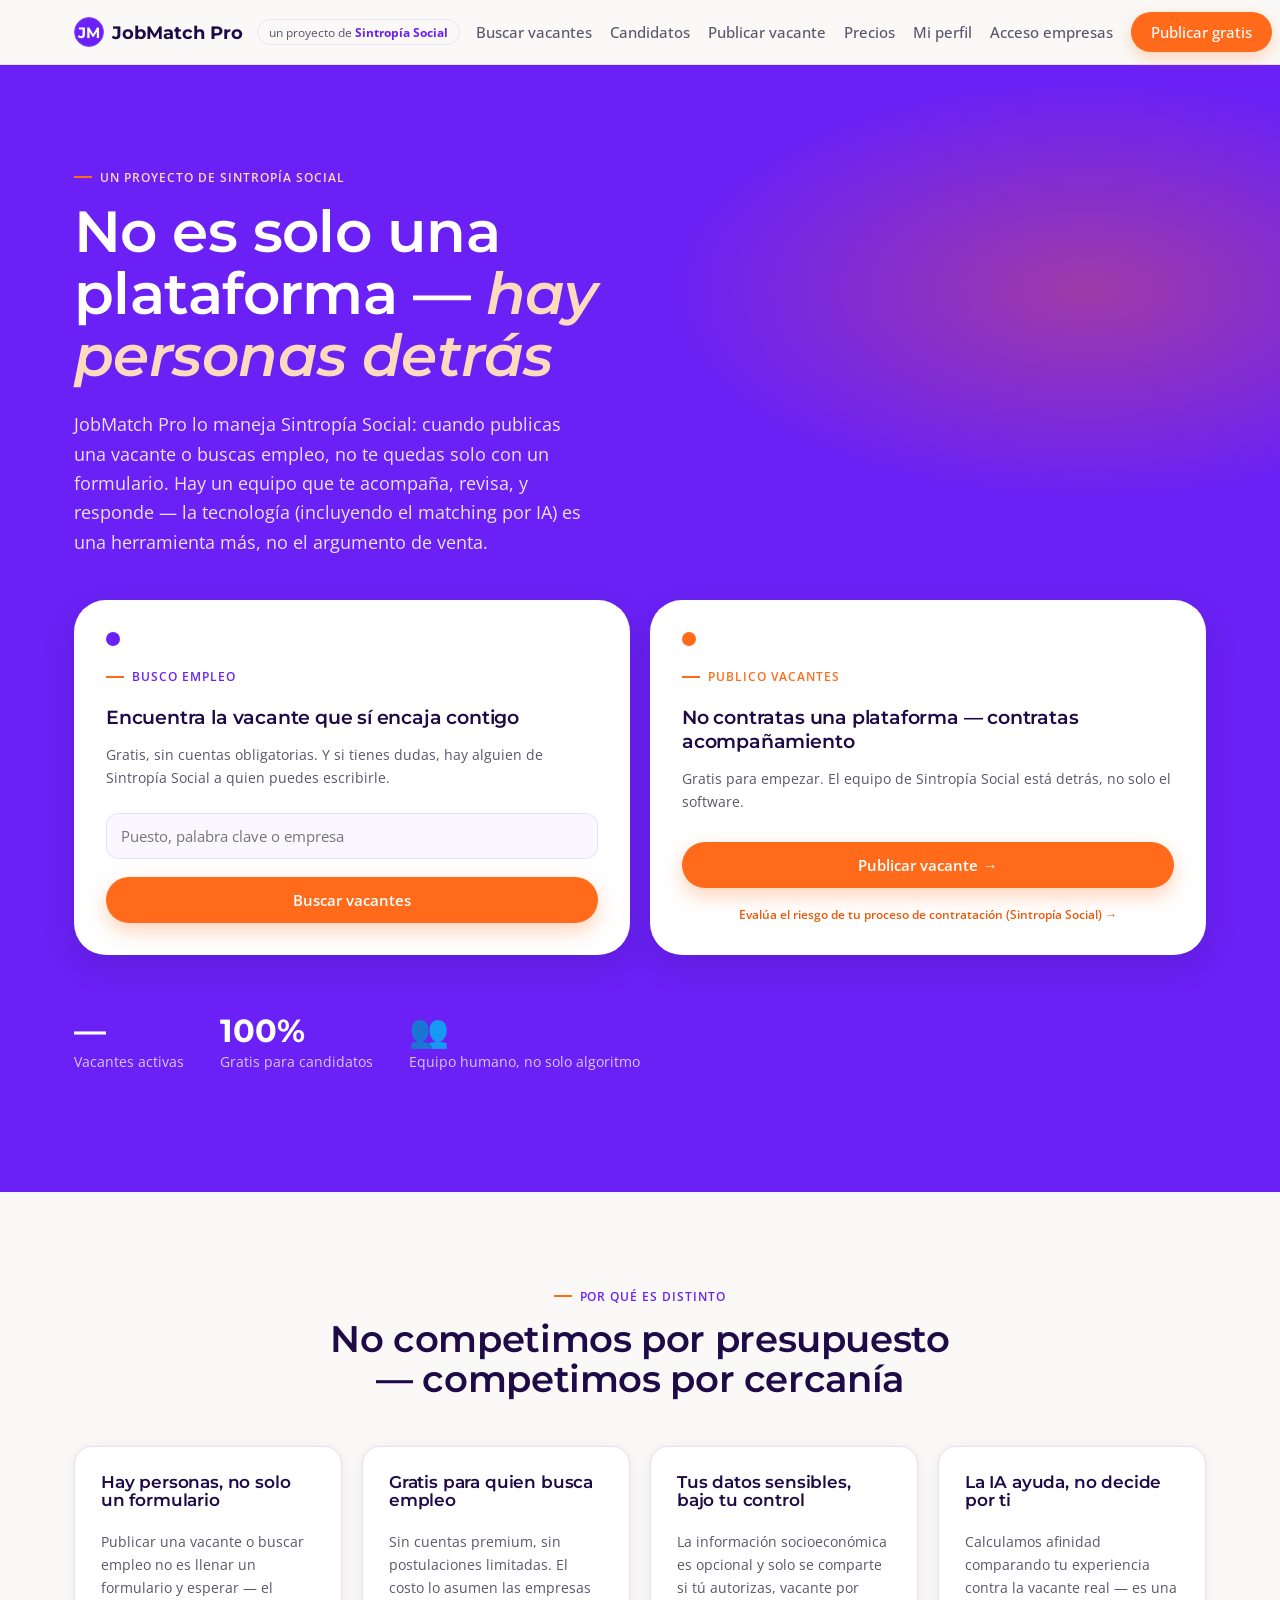
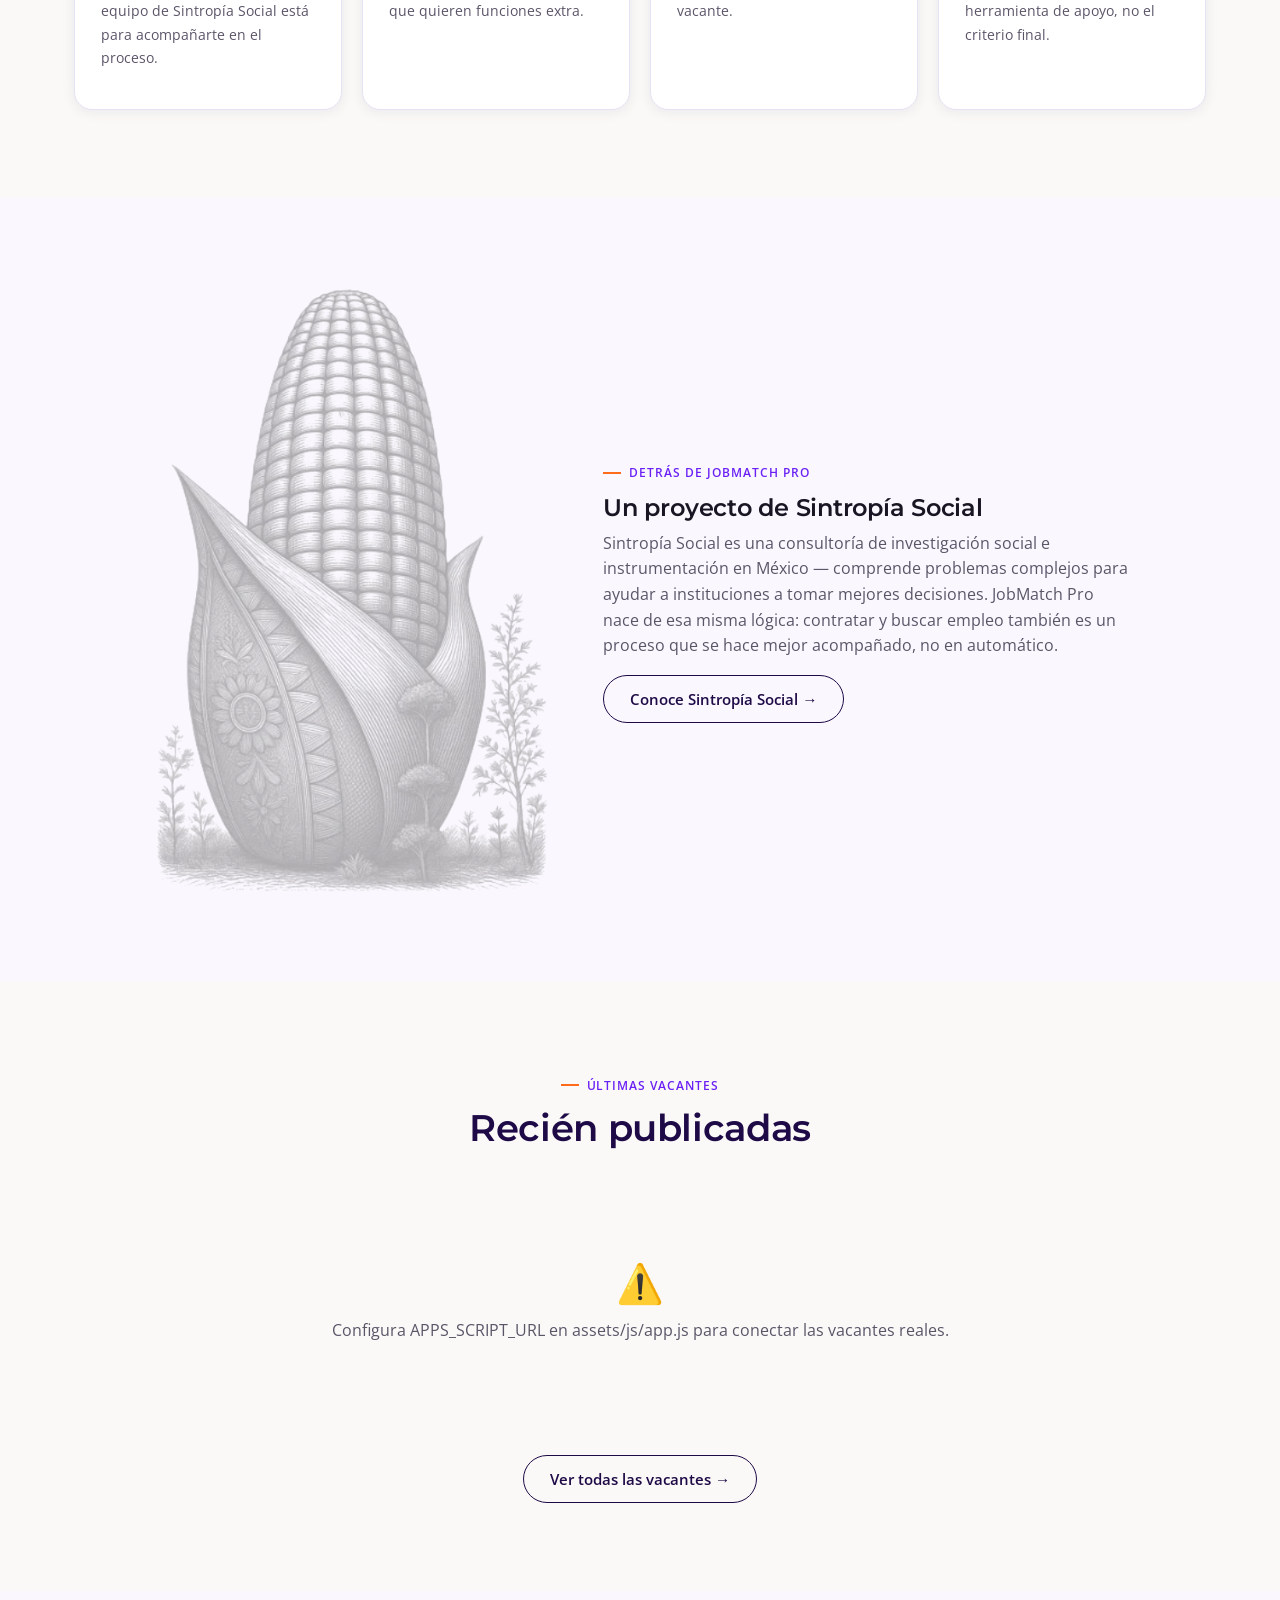
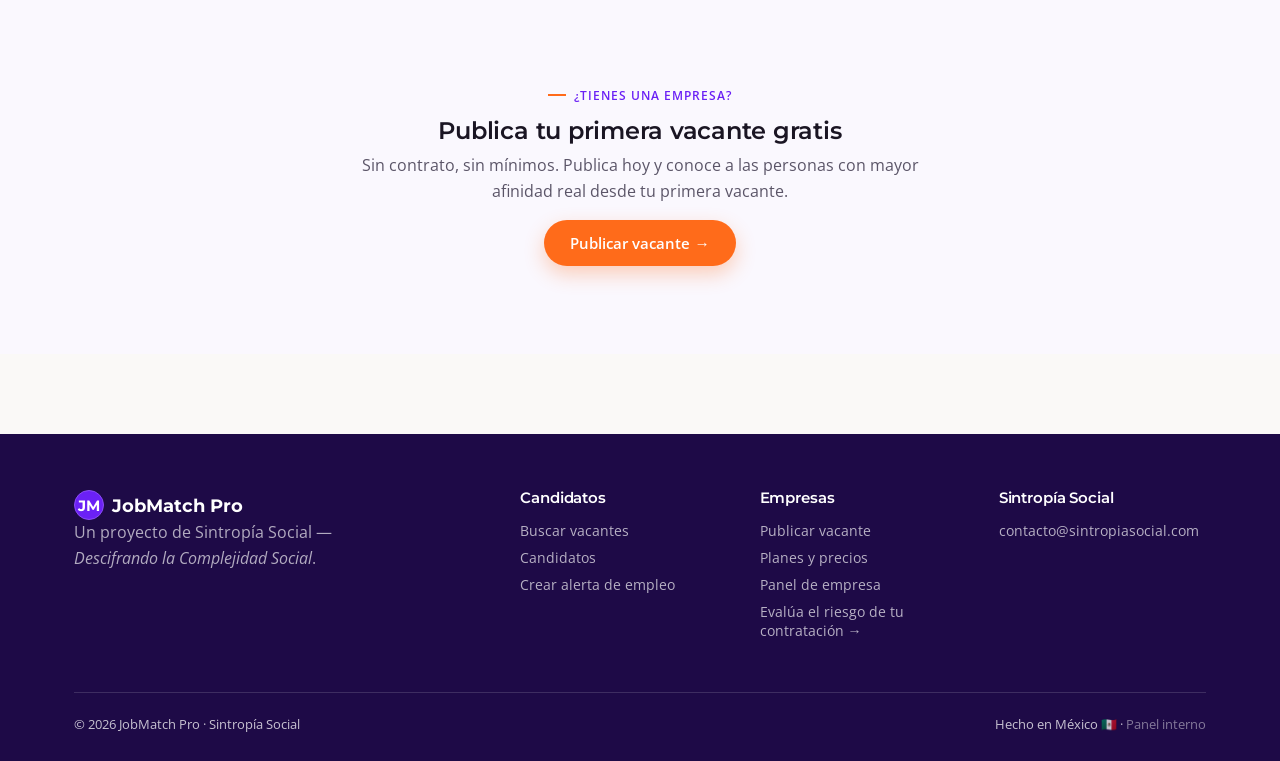
==== commit b3eee916: "Add files via upload" ====
--- a/index.html
+++ b/index.html
@@ -186,31 +186,41 @@
     try {
       const jobs = await JobMatchAPI.listJobs({ soloDestacadas: 'true', limit: 3, orden: 'reciente' });
       if (jobs.items && jobs.items.length > 0) {
-        document.getElementById('featured-jobs').innerHTML = jobs.items.map(jobCardHTML).join('');
+        document.getElementById('featured-jobs').innerHTML = jobs.items.map(featuredJobCardHTML).join('');
         document.getElementById('featured-section').style.display = 'block';
+        return jobs.items.map((j) => String(j.id));
       }
+      return [];
     } catch (e) {
       // Si falla, simplemente no se muestra la sección.
+      return [];
     }
   }
 
-  async function loadLatest() {
+  // "Recién publicadas" no debe repetir las vacantes que ya se ven arriba en
+  // "Destacadas" — antes las mostraba dos veces (ahí sí contaba como 5
+  // tarjetas en pantalla aunque solo hubiera 4 vacantes reales, que es lo
+  // que decía correctamente el contador "Vacantes activas"). featuredIds
+  // son los ids ya mostrados en el carrusel de destacadas, para excluirlos aquí.
+  async function loadLatest(featuredIds) {
     const el = document.getElementById('latest-jobs');
     el.innerHTML = skeletonCards(3);
     try {
-      const jobs = await JobMatchAPI.listJobs({ limit: 3, orden: 'reciente' });
+      // Pedimos algunas de más (destacadas + 3) para poder quitar las
+      // repetidas y aun así completar 3 tarjetas en "recién publicadas".
+      const jobs = await JobMatchAPI.listJobs({ limit: featuredIds.length + 3, orden: 'reciente' });
       document.getElementById('stat-jobs').textContent = jobs.total ?? jobs.items?.length ?? '—';
-      if (!jobs.items || jobs.items.length === 0) {
+      const items = (jobs.items || []).filter((j) => !featuredIds.includes(String(j.id))).slice(0, 3);
+      if (items.length === 0) {
         el.innerHTML = `<div class="empty-state" style="grid-column:1/-1"><p>Todavía no hay vacantes publicadas. ¡Sé la primera empresa!</p></div>`;
         return;
       }
-      el.innerHTML = jobs.items.map(jobCardHTML).join('');
+      el.innerHTML = items.map(jobCardHTML).join('');
     } catch (e) {
       el.innerHTML = `<div class="empty-state" style="grid-column:1/-1"><div class="mark">⚠️</div><p>Configura APPS_SCRIPT_URL en assets/js/app.js para conectar las vacantes reales.</p></div>`;
     }
   }
-  loadFeatured();
-  loadLatest();
+  loadFeatured().then((featuredIds) => loadLatest(featuredIds));
 </script>
 </body>
 </html>
--- a/assets/css/style.css
+++ b/assets/css/style.css
@@ -91,7 +91,7 @@
   display:flex;align-items:center;justify-content:center;
   color:#fff;font-family:var(--font-display);font-weight:700;font-size:.95rem;flex-shrink:0;
 }
-.nav-links{display:flex;gap:22px;align-items:center;}
+.nav-links{display:flex;gap:18px;align-items:center;}
 .sintropia-badge{
   font-size:.74rem;color:var(--ink-soft);padding:4px 11px;
   border:1px solid var(--line);border-radius:100px;white-space:nowrap;
@@ -99,7 +99,7 @@
 .sintropia-badge strong{color:var(--purple-700);}
 .sintropia-badge:hover{border-color:var(--purple-500);color:var(--purple-700);}
 @media (max-width:1250px){ .sintropia-badge{display:none;} }
-.nav-links a{font-weight:500;font-size:.94rem;color:var(--ink-soft);}
+.nav-links a{font-weight:500;font-size:.94rem;color:var(--ink-soft);white-space:nowrap;}
 .nav-links a:hover{color:var(--purple-700);}
 .nav-cta{
   background:var(--orange-500);color:#fff !important;
@@ -243,11 +243,49 @@
 }
 .job-card:hover{transform:translateY(-3px);box-shadow:var(--shadow-lift);}
 .job-card .tag-row{display:flex;gap:8px;flex-wrap:wrap;}
+
+.featured-job-card{
+  background:linear-gradient(155deg, #FFF4EC 0%, #FBF2FF 100%);
+  border:1.5px solid var(--orange-500);
+  box-shadow:0 10px 28px rgba(255,107,26,.14);
+  position:relative;
+}
+.featured-job-card:hover{box-shadow:0 16px 36px rgba(255,107,26,.2);}
+.featured-ribbon{
+  position:absolute;top:-1px;left:20px;
+  background:var(--orange-500);color:#fff;
+  font-size:.7rem;font-weight:700;letter-spacing:.03em;text-transform:uppercase;
+  padding:5px 14px;border-radius:0 0 8px 8px;
+}
+.featured-job-card .desc{
+  display:-webkit-box;-webkit-box-orient:vertical;-webkit-line-clamp:5;overflow:hidden;
+}
+.expand-panel{
+  border-top:1px dashed rgba(255,107,26,.3);padding-top:14px;margin-top:2px;
+}
+.expand-panel .desc{-webkit-line-clamp:unset;display:block;}
 .tag{
   font-size:.72rem;font-weight:600;padding:4px 10px;border-radius:100px;
   background:var(--purple-100);color:var(--purple-700);
 }
 .tag-orange{background:#FFEADB;color:var(--orange-600);}
+
+/* ---------- Selector de habilidades por categoría (candidato.html) ---------- */
+.skill-picker{margin-top:14px;}
+.skill-picker-cat{margin-bottom:14px;}
+.skill-picker-cat-label{
+  display:flex;align-items:center;gap:8px;font-size:.78rem;font-weight:700;
+  color:var(--ink-soft);text-transform:uppercase;letter-spacing:.03em;margin-bottom:8px;
+}
+.skill-picker-cat-dot{width:9px;height:9px;border-radius:50%;flex:none;}
+.skill-picker-chips{display:flex;flex-wrap:wrap;gap:8px;}
+.skill-chip{
+  font-family:var(--font-body);font-size:.82rem;font-weight:600;padding:7px 14px;
+  border-radius:100px;border:1.5px solid var(--line);background:#fff;color:var(--ink);
+  cursor:pointer;transition:background .12s,border-color .12s,color .12s;
+}
+.skill-chip:hover{border-color:var(--purple-500);}
+.skill-chip.active{background:var(--purple-700);border-color:var(--purple-700);color:#fff;}
 .job-card h3{font-size:1.15rem;color:var(--purple-900);}
 .job-card .company{font-weight:600;color:var(--ink);font-size:.92rem;}
 .job-card .meta{font-size:.85rem;color:var(--ink-soft);display:flex;gap:14px;flex-wrap:wrap;}
@@ -319,6 +357,50 @@
   font-size:.78rem;font-weight:700;padding:6px 14px;border-radius:100px;
 }
 
+.share-btn{
+  width:30px;height:30px;border-radius:50%;border:1px solid var(--line);
+  background:#fff;color:var(--ink-soft);font-size:.78rem;font-weight:700;
+  cursor:pointer;display:flex;align-items:center;justify-content:center;
+}
+.share-btn:hover{background:var(--purple-050);color:var(--purple-700);border-color:var(--purple-300,var(--purple-500));}
+
+.view-switch{
+  display:inline-flex;background:var(--purple-050);border-radius:100px;padding:4px;gap:2px;
+}
+.view-switch-btn{
+  border:none;background:transparent;color:var(--ink-soft);font-family:var(--font-body);
+  font-weight:600;font-size:.9rem;padding:10px 22px;border-radius:100px;cursor:pointer;
+  transition:background .15s ease,color .15s ease;
+}
+.view-switch-btn.active{background:#fff;color:var(--purple-700);box-shadow:var(--shadow-card);}
+
+/* ---------- Fondo tipo cuadrantes para el mapa de candidatos (24 divisiones: 6x4) ---------- */
+.graph-quadrants{
+  background-color:#FAF9F7;
+  background-image:
+    linear-gradient(var(--line) 1px, transparent 1px),
+    linear-gradient(90deg, var(--line) 1px, transparent 1px);
+  background-size:100% 25%, 16.6667% 100%;
+  background-position:0 0, 0 0;
+}
+
+/* ---------- Tarjetas de candidato (directorio) ---------- */
+.candidate-card{
+  background:#fff;border:1px solid var(--line);border-radius:var(--radius-md);
+  padding:22px;box-shadow:var(--shadow-card);
+  border-top:3px solid var(--purple-500);
+  display:flex;flex-direction:column;
+}
+.candidate-card-top{display:flex;align-items:center;gap:12px;}
+.candidate-avatar{
+  width:42px;height:42px;border-radius:50%;flex-shrink:0;
+  background:var(--purple-100);color:var(--purple-700);
+  display:flex;align-items:center;justify-content:center;
+  font-family:var(--font-display);font-weight:700;font-size:.85rem;letter-spacing:.02em;
+}
+.candidate-apodo{font-weight:700;color:var(--purple-900);font-size:.95rem;}
+.candidate-score{font-size:.78rem;color:var(--orange-600);font-weight:600;margin-top:2px;}
+
 /* ---------- Utility ---------- */
 .empty-state{text-align:center;padding:60px 20px;color:var(--ink-soft);}
 .empty-state .mark{font-size:2.4rem;margin-bottom:10px;}
@@ -326,7 +408,7 @@
 .skel{background:linear-gradient(90deg,var(--purple-050) 25%,var(--purple-100) 37%,var(--purple-050) 63%);background-size:400% 100%;animation:skel 1.4s ease infinite;border-radius:var(--radius-sm);}
 @keyframes skel{0%{background-position:100% 50%}100%{background-position:0 50%}}
 
-@media (max-width:900px){
+@media (max-width:1180px){
   .nav-toggle{display:block;z-index:210;position:relative;}
   .nav-links{
     display:none;
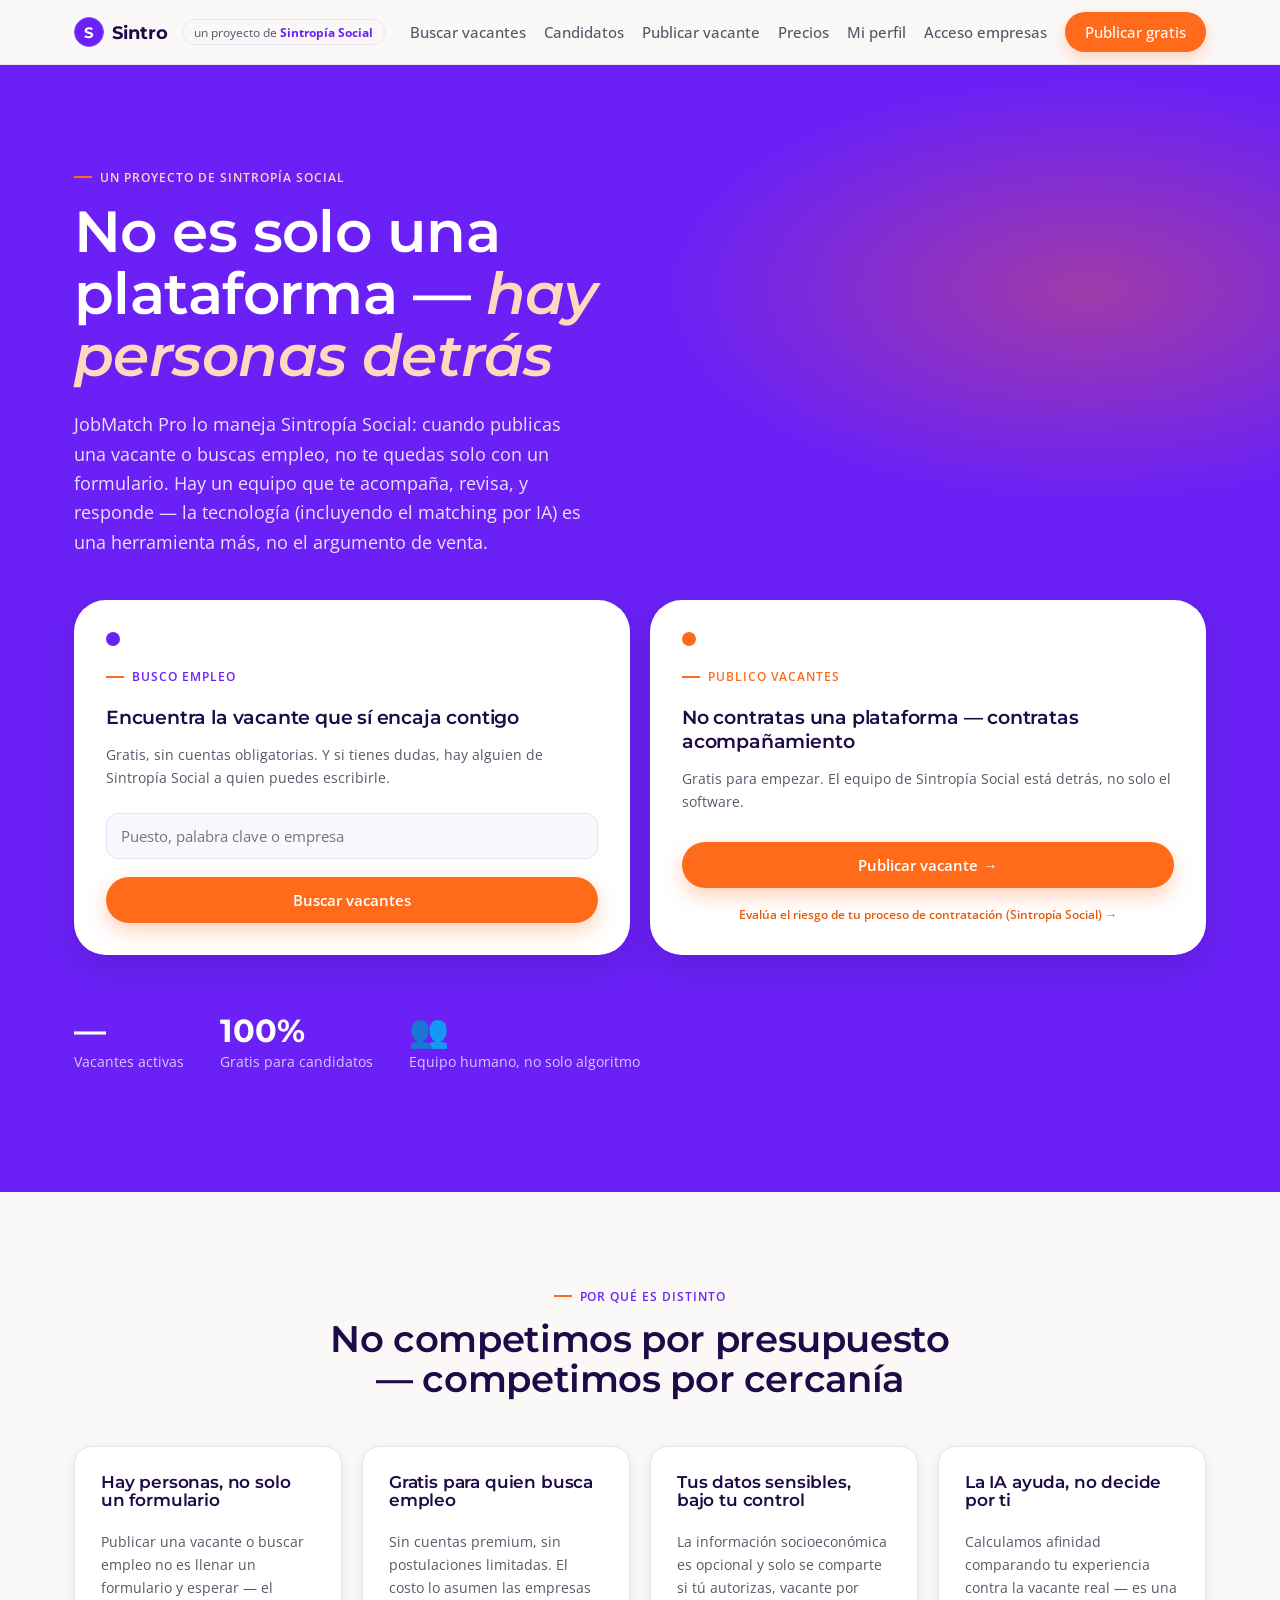
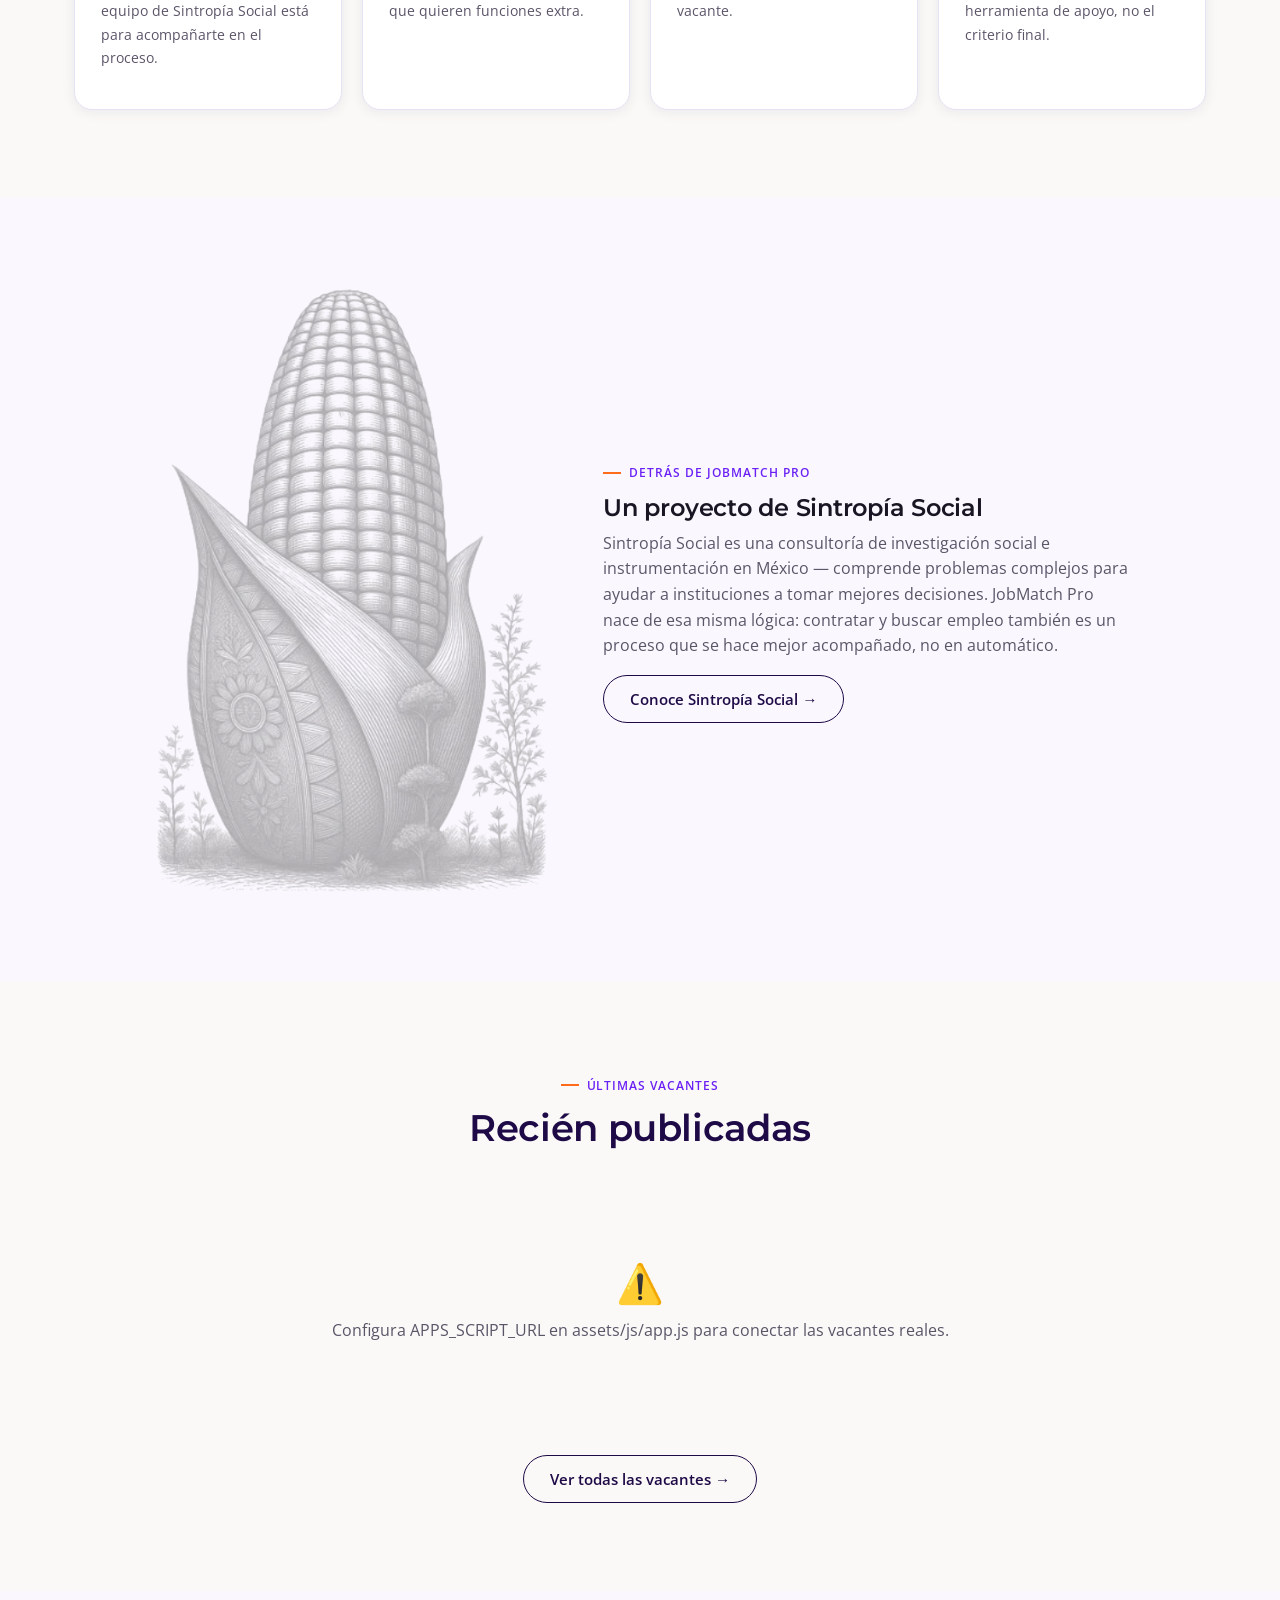
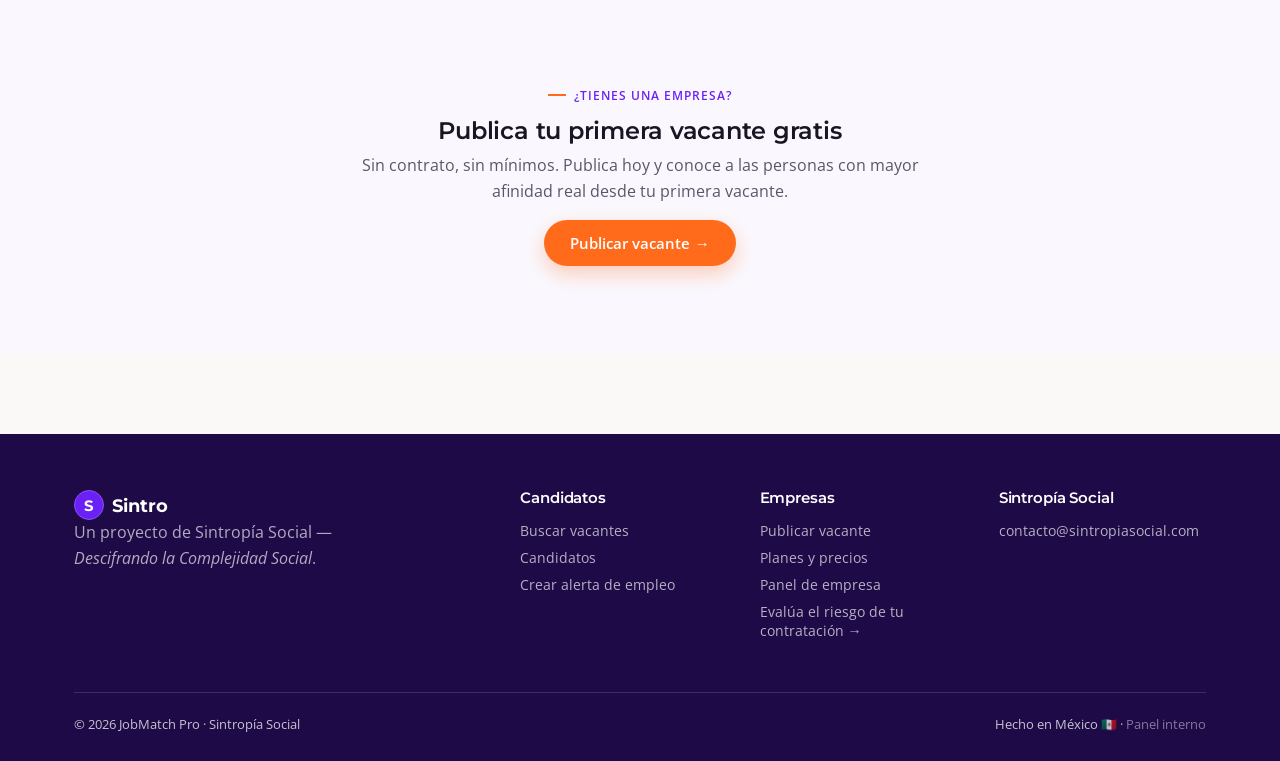
==== commit a5b745bf: "Add files via upload" ====
--- a/index.html
+++ b/index.html
@@ -12,7 +12,7 @@
 <header class="site-header">
   <div class="container bar">
     <div style="display:flex;align-items:center;gap:14px">
-      <a href="index.html" class="logo"><span class="mark">JM</span> JobMatch Pro</a>
+      <a href="index.html" class="logo"><span class="mark">S</span> Sintro</a>
       <a href="https://sintropiassociales-del.github.io/" target="_blank" rel="noopener" class="sintropia-badge">un proyecto de <strong>Sintropía Social</strong></a>
     </div>
     <nav class="nav-links">
@@ -142,7 +142,7 @@
   <div class="container">
     <div class="footer-grid">
       <div class="footer-brand">
-        <div class="logo" style="color:#fff"><span class="mark">JM</span> JobMatch Pro</div>
+        <div class="logo" style="color:#fff"><span class="mark">S</span> Sintro</div>
         <p>Un proyecto de Sintropía Social — <em style="font-style:italic">Descifrando la Complejidad Social</em>.</p>
       </div>
       <div>
--- a/assets/css/style.css
+++ b/assets/css/style.css
@@ -101,6 +101,11 @@
 @media (max-width:1250px){ .sintropia-badge{display:none;} }
 .nav-links a{font-weight:500;font-size:.94rem;color:var(--ink-soft);white-space:nowrap;}
 .nav-links a:hover{color:var(--purple-700);}
+.nav-links a.active{color:var(--purple-700);font-weight:700;position:relative;}
+.nav-links a.active::after{
+  content:'';position:absolute;left:0;right:0;bottom:-6px;height:2px;
+  background:var(--purple-700);border-radius:2px;
+}
 .nav-cta{
   background:var(--orange-500);color:#fff !important;
   padding:10px 20px;border-radius:100px;font-weight:600;font-size:.9rem;
@@ -269,6 +274,9 @@
   background:var(--purple-100);color:var(--purple-700);
 }
 .tag-orange{background:#FFEADB;color:var(--orange-600);}
+.hashtag-btn{cursor:pointer;border:none;font-family:var(--font-body);transition:background .15s ease,color .15s ease;}
+.hashtag-btn:hover{background:var(--purple-500);color:#fff;}
+.hashtag-btn.active{background:var(--purple-700);color:#fff;}
 
 /* ---------- Selector de habilidades por categoría (candidato.html) ---------- */
 .skill-picker{margin-top:14px;}
@@ -304,6 +312,13 @@
   position:absolute;top:-13px;right:26px;background:var(--orange-500);color:#fff;
   font-size:.72rem;font-weight:700;padding:5px 12px;border-radius:100px;
 }
+.plan-card.current-plan{border-color:var(--purple-700);box-shadow:0 14px 34px rgba(107,33,245,.14);position:relative;}
+.plan-card.current-plan .badge{
+  position:absolute;top:-13px;left:26px;background:var(--purple-700);color:#fff;
+  font-size:.72rem;font-weight:700;padding:5px 12px;border-radius:100px;
+}
+.upgrade-banner{background:var(--purple-050);border:1.5px solid var(--purple-100);border-radius:var(--radius-md);padding:24px 28px;max-width:640px;margin:24px auto 0;text-align:left;}
+.upgrade-banner .eyebrow{justify-content:flex-start}
 .plan-card .price{font-family:var(--font-display);font-size:2.2rem;color:var(--purple-900);}
 .plan-card .price span{font-size:.9rem;font-family:var(--font-body);color:var(--ink-soft);}
 .plan-card ul{list-style:none;padding:0;margin:0;display:flex;flex-direction:column;gap:10px;}
@@ -329,6 +344,12 @@
 .status-msg.err{background:#FCE9E4;color:#B3311C;}
 .status-msg.pending{background:var(--purple-100);color:var(--purple-700);}
 
+/* Spinner chico para mensajes "pending" (login, verificación de sesión) —
+   sin esto, una espera de varios segundos se siente como que la página se
+   congeló; con el spinner queda claro que algo sigue trabajando. */
+.spinner{display:inline-block;width:14px;height:14px;border:2px solid rgba(107,33,245,.25);border-top-color:var(--purple-700);border-radius:50%;animation:spin .7s linear infinite;vertical-align:-2px;margin-right:8px;}
+@keyframes spin{to{transform:rotate(360deg);}}
+
 /* ---------- Footer ---------- */
 .site-footer{background:var(--purple-900);color:rgba(255,255,255,.75);padding:56px 0 28px;margin-top:80px;}
 .site-footer h4{color:#fff;font-size:.95rem;margin-bottom:14px;}
@@ -400,6 +421,29 @@
 }
 .candidate-apodo{font-weight:700;color:var(--purple-900);font-size:.95rem;}
 .candidate-score{font-size:.78rem;color:var(--orange-600);font-weight:600;margin-top:2px;}
+.fav-star-btn{flex-shrink:0;background:none;border:none;cursor:pointer;font-size:1.3rem;line-height:1;color:var(--orange-600);padding:4px;border-radius:8px;}
+.fav-star-btn:hover{background:var(--purple-050);}
+
+/* ---------- Kanban (pipeline de postulaciones) ---------- */
+.kanban-board{display:flex;gap:14px;overflow-x:auto;padding-bottom:14px;-webkit-overflow-scrolling:touch;}
+.kanban-col{flex:0 0 270px;background:var(--purple-050);border-radius:var(--radius-sm);padding:12px;}
+.kanban-col h4{font-size:.8rem;font-weight:700;color:var(--purple-900);text-transform:uppercase;letter-spacing:.03em;margin-bottom:10px;display:flex;justify-content:space-between;align-items:center;}
+.kanban-col h4 span{background:var(--purple-100);color:var(--purple-700);font-size:.72rem;padding:2px 8px;border-radius:100px;}
+.kanban-col .job-card{margin-bottom:10px;padding:14px;}
+.pipeline-select{width:100%;margin-top:10px;padding:8px 10px;border-radius:8px;border:1px solid var(--purple-100);font-size:.8rem;font-family:inherit;background:#fff;color:var(--ink);}
+.reporte-stats{display:grid;grid-template-columns:repeat(auto-fit,minmax(160px,1fr));gap:14px;margin-bottom:20px;}
+.reporte-stat{background:var(--purple-050);border-radius:var(--radius-sm);padding:16px;text-align:center;}
+.reporte-stat .num{font-size:1.6rem;font-weight:800;color:var(--purple-700);}
+.reporte-stat .lbl{font-size:.76rem;color:var(--ink-soft);margin-top:2px;}
+.reporte-funnel{display:flex;flex-direction:column;gap:6px;margin-bottom:24px;}
+.reporte-funnel-row{display:flex;align-items:center;gap:10px;font-size:.82rem;}
+.reporte-funnel-row .lbl{flex:0 0 110px;color:var(--ink-soft);}
+.reporte-funnel-row .bar-track{flex:1;background:var(--purple-050);border-radius:100px;height:14px;overflow:hidden;}
+.reporte-funnel-row .bar-fill{background:var(--grad-signal);height:100%;border-radius:100px;}
+.reporte-funnel-row .val{flex:0 0 30px;text-align:right;font-weight:700;color:var(--purple-900);}
+@media (max-width:640px){
+  .kanban-col{flex:0 0 230px;}
+}
 
 /* ---------- Utility ---------- */
 .empty-state{text-align:center;padding:60px 20px;color:var(--ink-soft);}
@@ -436,7 +480,16 @@
     text-align:center;border-bottom:none;margin-top:16px;padding:14px;
     box-shadow:0 8px 20px rgba(255,107,26,.3);
   }
+  .nav-links a.active{background:var(--purple-050);padding-left:14px;border-radius:8px;}
+  .nav-links a.active::after{display:none;}
   body.menu-open{overflow:hidden;}
+  /* El blur del header (backdrop-filter) crea sin querer un "contenedor" nuevo
+     para elementos position:fixed dentro de él (regla del CSS, no es un bug
+     nuestro) — eso hacía que el menú móvil, al ser position:fixed, se
+     recortara al tamaño de la barra del header en vez de cubrir toda la
+     pantalla, dejando ver el contenido de abajo. Quitamos el blur mientras
+     el menú está abierto para que el menú sí cubra toda la pantalla. */
+  body.menu-open .site-header{backdrop-filter:none;}
   .footer-grid{grid-template-columns:1fr 1fr;}
   .search-card{grid-template-columns:1fr;}
   .form-grid-2{grid-template-columns:1fr;}
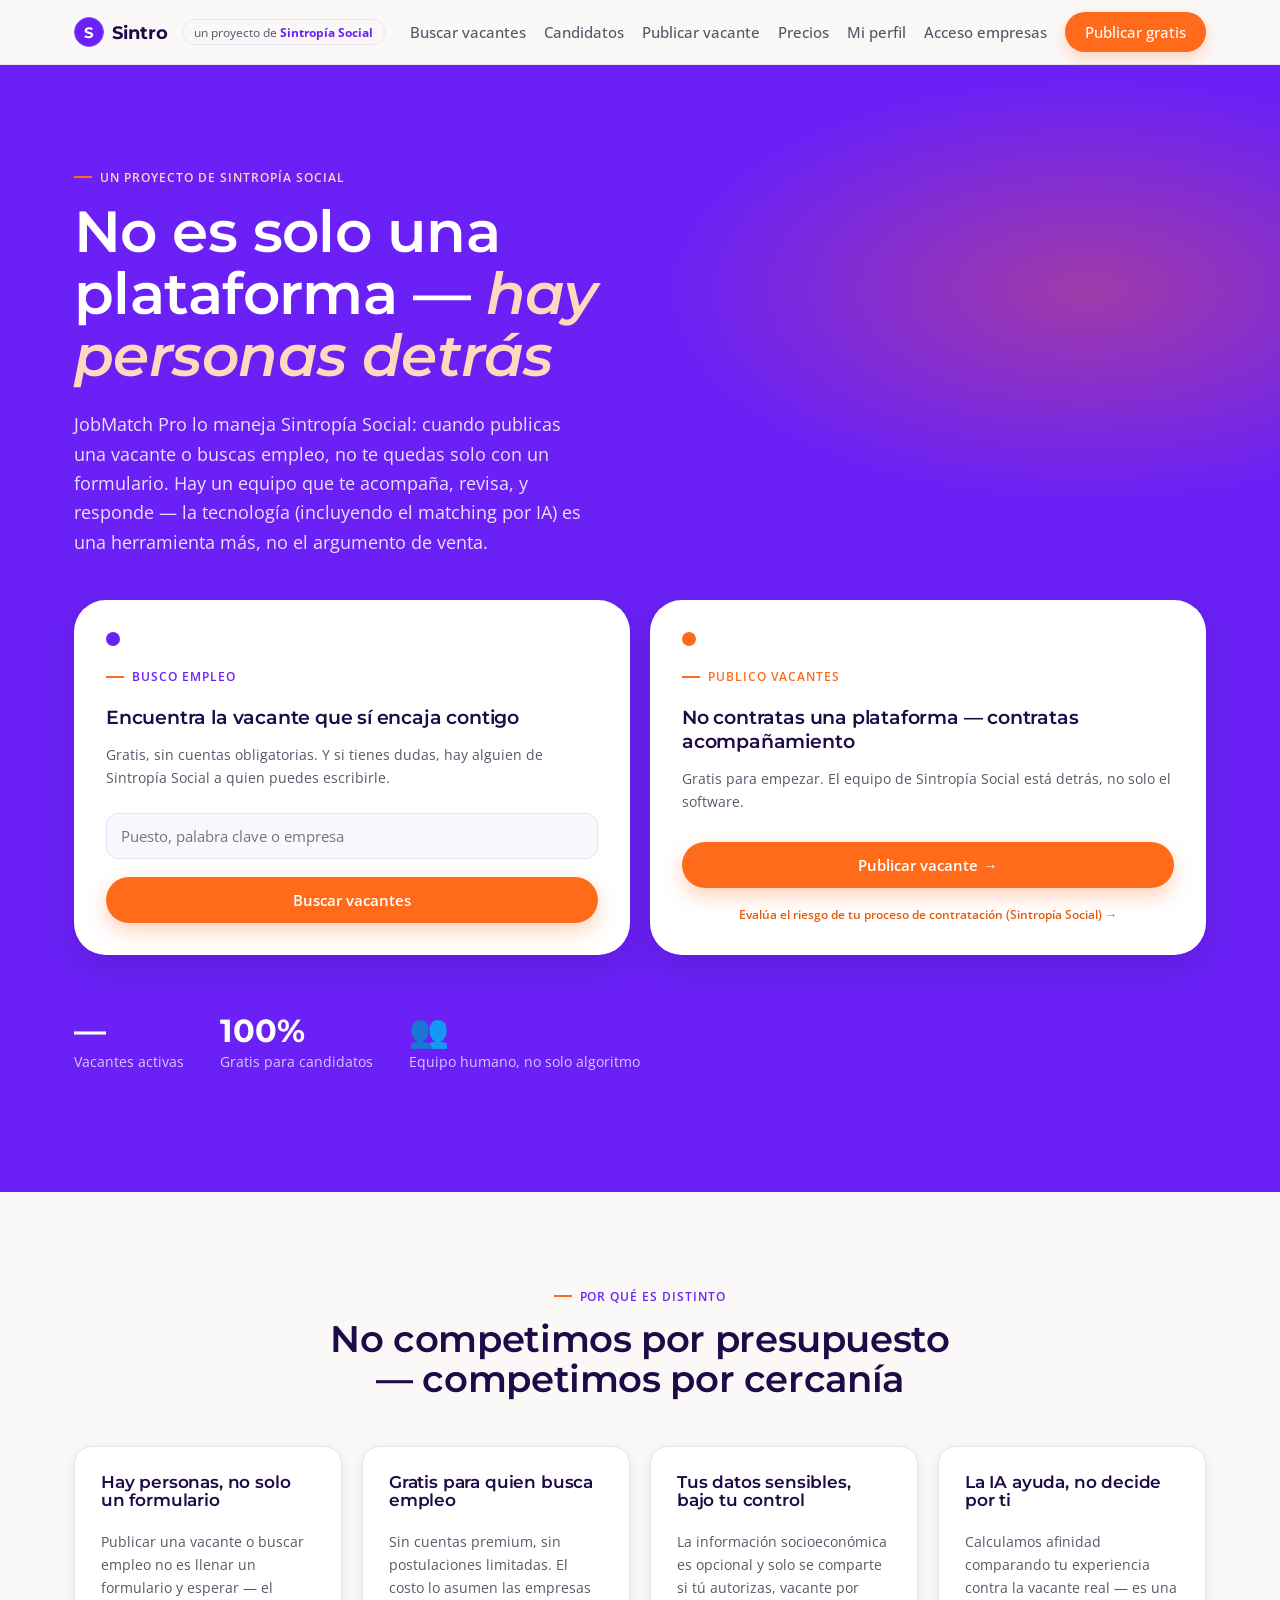
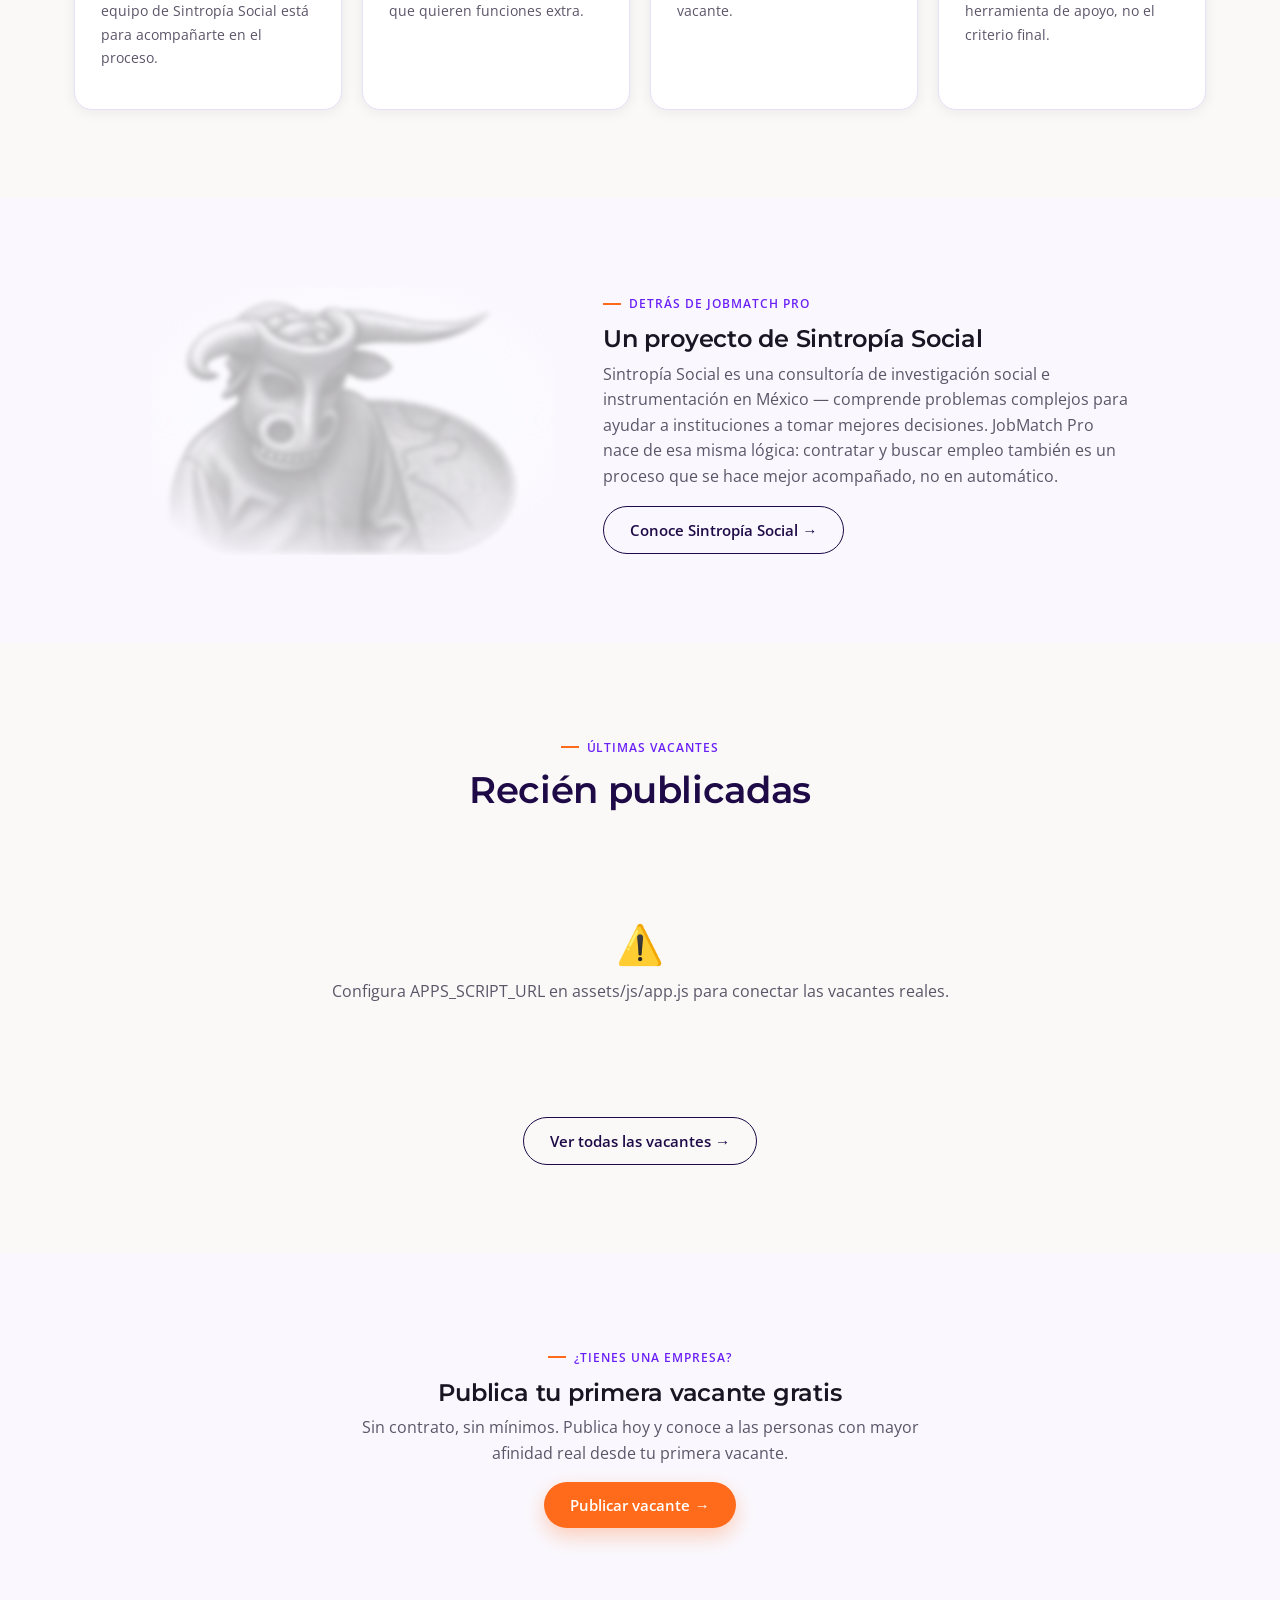
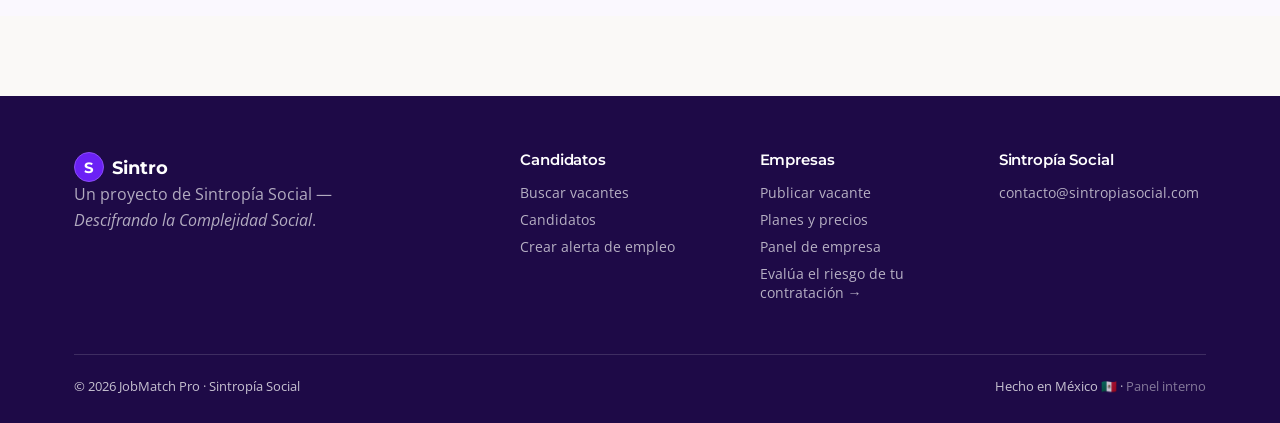
==== commit ff6a635a: "Add files via upload" ====
--- a/index.html
+++ b/index.html
@@ -2,6 +2,7 @@
 <html lang="es">
 <head>
 <meta charset="UTF-8">
+<link rel="icon" type="image/svg+xml" href="data:image/svg+xml,%3Csvg xmlns=%27http://www.w3.org/2000/svg%27 viewBox=%270 0 64 64%27%3E%3Crect width=%2764%27 height=%2764%27 rx=%2716%27 fill=%27%236B21F5%27/%3E%3Ctext x=%2732%27 y=%2743%27 font-family=%27Montserrat, Arial, sans-serif%27 font-weight=%27700%27 font-size=%2725%27 fill=%27%23fff%27 text-anchor=%27middle%27%3ESS%3C/text%3E%3C/svg%3E">
 <meta name="viewport" content="width=device-width, initial-scale=1.0">
 <title>JobMatch Pro — Empleo con acompañamiento humano, por Sintropía Social</title>
 <meta name="description" content="JobMatch Pro conecta talento y empresas en México con el respaldo de un equipo real, no solo un algoritmo. Un proyecto de Sintropía Social.">
@@ -63,6 +64,16 @@
   </div>
 </section>
 
+<section class="section-alt" id="featured-section" style="display:none;padding:56px 0">
+  <div class="container">
+    <div class="section-head">
+      <div class="eyebrow" style="color:var(--orange-600)">Destacadas</div>
+      <h2>Vacantes que estas empresas quisieron resaltar</h2>
+    </div>
+    <div class="grid-jobs" id="featured-jobs"></div>
+  </div>
+</section>
+
 <section class="section">
   <div class="container">
     <div class="section-head">
@@ -93,7 +104,7 @@
 <section class="section section-alt">
   <div class="container">
     <div class="sintropia-block">
-      <img src="assets/img/avatar-elote.webp" alt="Ilustración editorial de Sintropía Social — símbolo de raíz e identidad cultural" class="sintropia-block-img">
+      <img src="assets/img/avatar-toro.webp" alt="Ilustración editorial de Sintropía Social — símbolo de raíz e identidad cultural" class="sintropia-block-img sintropia-block-img--diffused">
       <div>
         <div class="eyebrow">Detrás de JobMatch Pro</div>
         <h2>Un proyecto de Sintropía Social</h2>
@@ -101,16 +112,6 @@
         <a href="https://sintropiassociales-del.github.io/" target="_blank" rel="noopener" class="btn btn-ghost">Conoce Sintropía Social →</a>
       </div>
     </div>
-  </div>
-</section>
-
-<section class="section-alt" id="featured-section" style="display:none;padding:56px 0">
-  <div class="container">
-    <div class="section-head">
-      <div class="eyebrow" style="color:var(--orange-600)">Destacadas</div>
-      <h2>Vacantes que estas empresas quisieron resaltar</h2>
-    </div>
-    <div class="grid-jobs" id="featured-jobs"></div>
   </div>
 </section>
 
--- a/assets/css/style.css
+++ b/assets/css/style.css
@@ -179,9 +179,19 @@
   width:100%;max-width:440px;justify-self:center;
   opacity:.35;
 }
+/* Versión más grande y difuminada (ej. avatar-toro en la sección "Detrás de
+   JobMatch Pro") — el blur suaviza el trazo y el mask con degradado desvanece
+   los bordes para que se sienta integrada al fondo, no una imagen recortada. */
+.sintropia-block-img--diffused{
+  max-width:620px;
+  filter:blur(2.5px);
+  -webkit-mask-image:radial-gradient(ellipse at center, #000 55%, transparent 85%);
+  mask-image:radial-gradient(ellipse at center, #000 55%, transparent 85%);
+}
 @media (max-width:800px){
   .sintropia-block{grid-template-columns:1fr;text-align:center;}
   .sintropia-block-img{max-width:200px;}
+  .sintropia-block-img--diffused{max-width:280px;}
   .sintropia-block .eyebrow{justify-content:center;}
 }
 
@@ -249,18 +259,35 @@
 .job-card:hover{transform:translateY(-3px);box-shadow:var(--shadow-lift);}
 .job-card .tag-row{display:flex;gap:8px;flex-wrap:wrap;}
 
+/* Antes era un borde naranja liso de 1.5px — se perdía entre las tarjetas
+   normales a simple vista. El truco de los dos fondos (uno recorta al
+   relleno, otro al borde) pinta un borde degradado SIN necesitar ningún
+   elemento extra en el HTML. */
 .featured-job-card{
-  background:linear-gradient(155deg, #FFF4EC 0%, #FBF2FF 100%);
-  border:1.5px solid var(--orange-500);
-  box-shadow:0 10px 28px rgba(255,107,26,.14);
+  background:
+    linear-gradient(155deg, #FFF4EC 0%, #FBF2FF 100%) padding-box,
+    linear-gradient(135deg, var(--orange-500), var(--purple-700)) border-box;
+  border:2px solid transparent;
+  box-shadow:0 18px 40px rgba(255,107,26,.2), 0 6px 18px rgba(107,33,245,.12);
   position:relative;
 }
-.featured-job-card:hover{box-shadow:0 16px 36px rgba(255,107,26,.2);}
+.featured-job-card:hover{box-shadow:0 22px 48px rgba(255,107,26,.26), 0 8px 22px rgba(107,33,245,.16);}
 .featured-ribbon{
   position:absolute;top:-1px;left:20px;
-  background:var(--orange-500);color:#fff;
+  background:linear-gradient(90deg, var(--orange-500), var(--purple-700));
+  color:#fff;
   font-size:.7rem;font-weight:700;letter-spacing:.03em;text-transform:uppercase;
-  padding:5px 14px;border-radius:0 0 8px 8px;
+  padding:6px 16px;border-radius:0 0 10px 10px;
+}
+/* Insignia flotante en la esquina — el segundo indicio visual de que esta
+   vacante es distinta, además del borde y el listón. */
+.featured-star-badge{
+  position:absolute;top:-16px;right:22px;
+  width:40px;height:40px;border-radius:50%;
+  background:linear-gradient(135deg, var(--orange-500), var(--orange-600));
+  display:flex;align-items:center;justify-content:center;
+  box-shadow:0 8px 18px rgba(255,107,26,.45);
+  font-size:1.1rem;z-index:2;
 }
 .featured-job-card .desc{
   display:-webkit-box;-webkit-box-orient:vertical;-webkit-line-clamp:5;overflow:hidden;
@@ -369,6 +396,26 @@
 .tab-panel{display:none;}
 .tab-panel.active{display:block;}
 
+/* ---------- Desplegables por estado (panel admin → Vacantes) ---------- */
+.status-group{
+  border:1.5px solid var(--line);border-radius:var(--radius-md);margin-bottom:14px;overflow:hidden;background:#fff;
+}
+.status-group-header{
+  display:flex;align-items:center;gap:12px;width:100%;border:none;background:none;cursor:pointer;
+  padding:16px 18px;font-family:var(--font-body);text-align:left;
+}
+.status-group-dot{width:11px;height:11px;border-radius:50%;flex-shrink:0;}
+.status-group-title{font-weight:700;color:var(--purple-900);font-size:.95rem;flex-grow:1;}
+.status-group-count{
+  background:var(--purple-100);color:var(--purple-700);font-size:.78rem;font-weight:700;
+  padding:3px 11px;border-radius:100px;
+}
+.status-group-caret{color:var(--ink-soft);transition:transform .15s ease;font-size:.8rem;}
+.status-group.open .status-group-caret{transform:rotate(180deg);}
+.status-group-body{display:none;padding:0 18px 18px;border-top:1px solid var(--line)}
+.status-group.open .status-group-body{display:block;padding-top:16px;}
+.status-group-empty{color:var(--ink-soft);font-size:.85rem;padding:4px 0 2px;}
+
 .locked-feature{
   display:flex;align-items:center;gap:8px;background:var(--purple-100);color:var(--purple-700);
   font-size:.82rem;font-weight:600;padding:10px 14px;border-radius:var(--radius-sm);
@@ -395,15 +442,53 @@
 }
 .view-switch-btn.active{background:#fff;color:var(--purple-700);box-shadow:var(--shadow-card);}
 
-/* ---------- Fondo tipo cuadrantes para el mapa de candidatos (24 divisiones: 6x4) ---------- */
+/* ---------- Fondo del mapa de candidatos: morado oscuro Sintropía con
+   cuadrícula tenue (24 divisiones: 6x4) y dos resplandores de ambiente ---------- */
 .graph-quadrants{
-  background-color:#FAF9F7;
+  background-color:#0D0620;
   background-image:
-    linear-gradient(var(--line) 1px, transparent 1px),
-    linear-gradient(90deg, var(--line) 1px, transparent 1px);
-  background-size:100% 25%, 16.6667% 100%;
-  background-position:0 0, 0 0;
-}
+    radial-gradient(circle at 30% 20%, rgba(139,92,246,0.18), transparent 55%),
+    radial-gradient(circle at 75% 70%, rgba(168,85,247,0.14), transparent 55%),
+    linear-gradient(rgba(139,92,246,0.08) 1px, transparent 1px),
+    linear-gradient(90deg, rgba(139,92,246,0.08) 1px, transparent 1px);
+  background-size:100% 100%, 100% 100%, 100% 25%, 16.6667% 100%;
+  background-position:0 0, 0 0, 0 0, 0 0;
+}
+.graph-quadrants .legend{
+  position:absolute;bottom:14px;left:14px;
+  background:rgba(26,15,51,0.85);border:1px solid #3B2A66;border-radius:14px;
+  padding:10px 16px;display:flex;gap:16px;flex-wrap:wrap;max-width:90%;
+  font-size:.76rem;color:#D8CFF2;backdrop-filter:blur(6px);z-index:2;
+}
+.graph-quadrants .legend .dot{
+  width:9px;height:9px;border-radius:50%;display:inline-block;margin-right:6px;
+  box-shadow:0 0 8px currentColor;
+}
+
+/* ---------- Franja morada oscura de borde a borde para la vista de mapa ----------
+   Truco "full-bleed": el elemento mide el ancho completo de la ventana
+   (100vw) y se recentra con márgenes negativos, sin importar que su
+   contenedor padre (.container, acotado a 1100px) sea más angosto. Así la
+   sección se ve de pared a pared en vez de encajonada en una caja. */
+.full-bleed-dark{
+  background:#0D0620;
+  width:100vw;position:relative;left:50%;right:50%;margin-left:-50vw;margin-right:-50vw;
+  padding:56px 0 64px;
+}
+.fbd-inner{max-width:1180px;margin:0 auto;padding:0 24px;}
+.fbd-eyebrow{
+  display:inline-flex;align-items:center;gap:8px;font-weight:600;font-size:.78rem;
+  letter-spacing:.08em;text-transform:uppercase;color:#C4B5FD;margin-bottom:14px;
+}
+.fbd-eyebrow::before{content:'';width:18px;height:2px;background:var(--orange-500);display:inline-block;}
+.fbd-inner h2{color:#fff;font-size:clamp(1.7rem,3vw,2.3rem);max-width:20ch;}
+.fbd-inner p{color:#B8AED9;max-width:56ch;}
+.full-bleed-dark .field input{
+  background:rgba(255,255,255,.06);border-color:#3B2A66;color:#EDE9FE;
+}
+.full-bleed-dark .field input::placeholder{color:#8B7FB0;}
+.full-bleed-dark .field input:focus{outline:2px solid var(--purple-500);background:rgba(255,255,255,.1);}
+.full-bleed-dark .empty-state{color:#B8AED9;}
 
 /* ---------- Tarjetas de candidato (directorio) ---------- */
 .candidate-card{
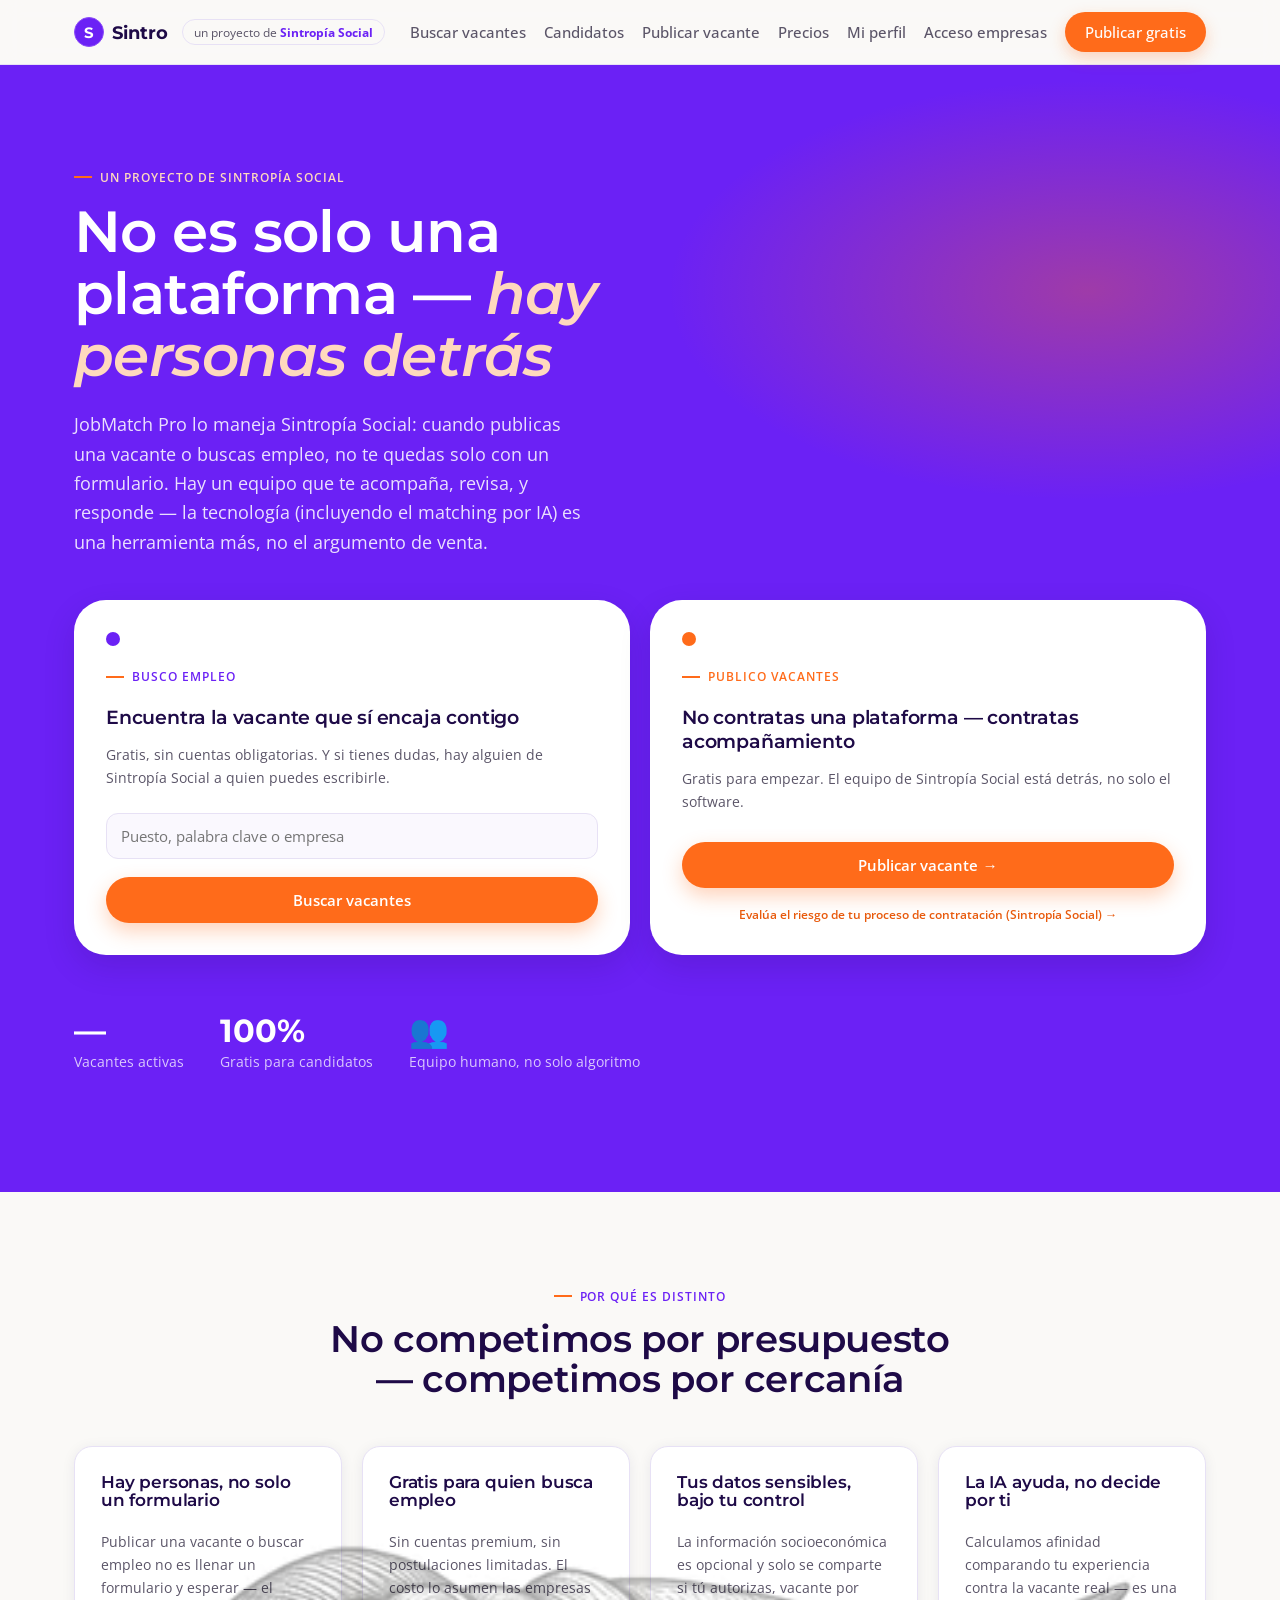
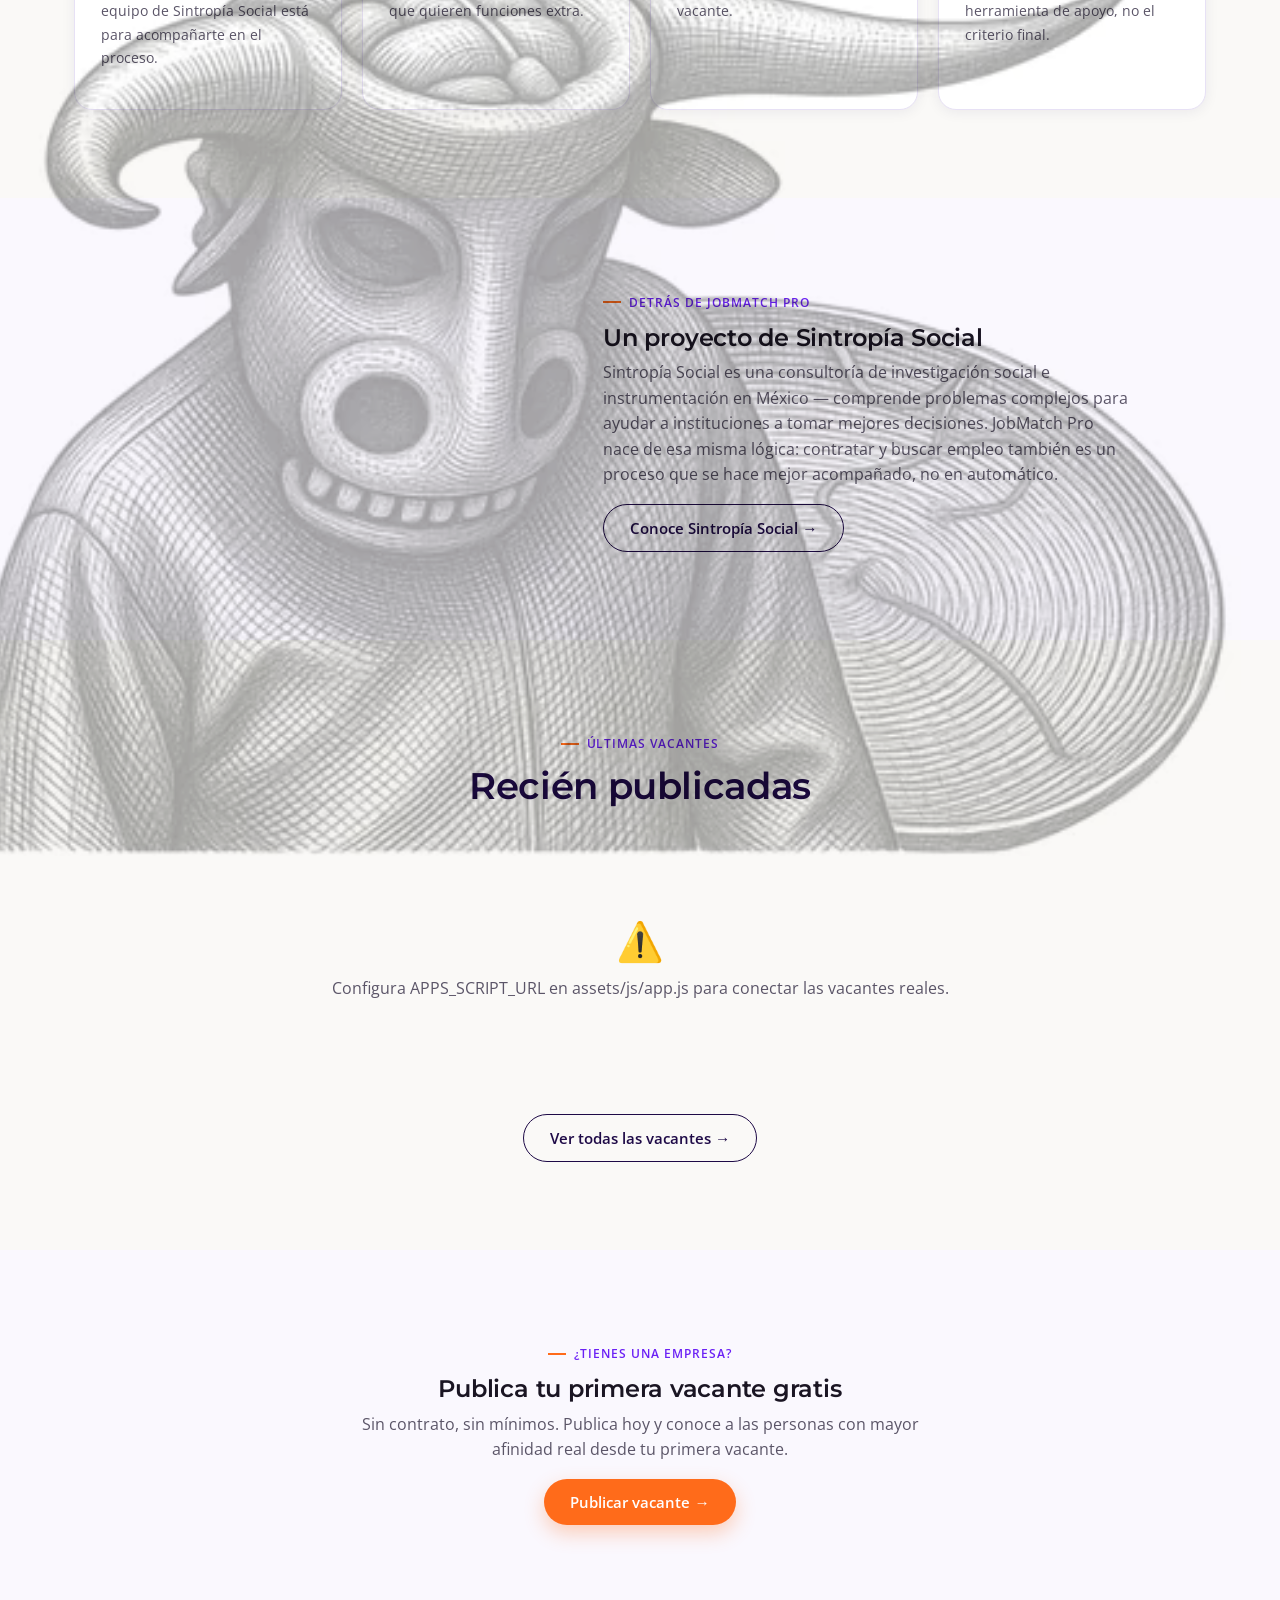
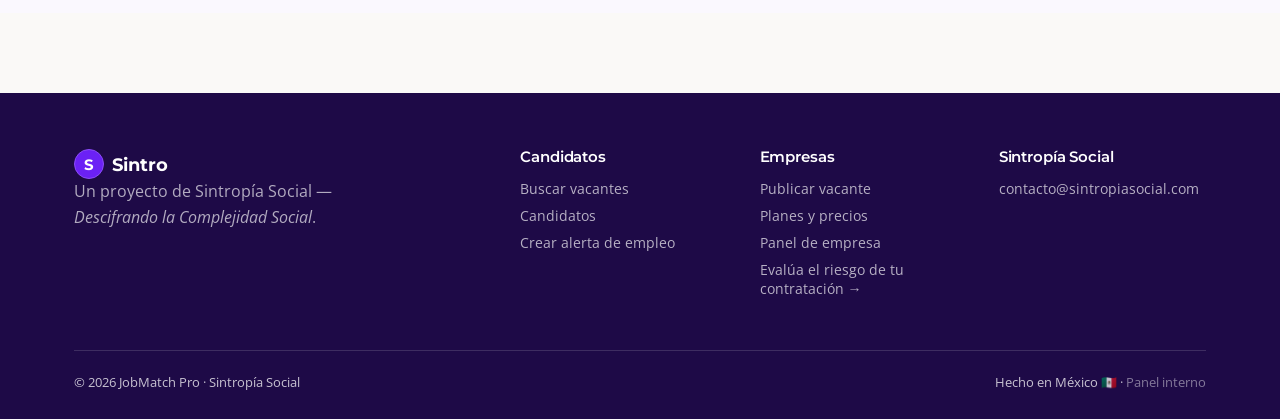
==== commit 9ee55bae: "Add files via upload" ====
--- a/index.html
+++ b/index.html
@@ -74,6 +74,9 @@
   </div>
 </section>
 
+<div class="toro-watermark-wrap">
+<img src="assets/img/avatar-toro.webp" alt="" aria-hidden="true" class="toro-watermark">
+
 <section class="section">
   <div class="container">
     <div class="section-head">
@@ -104,7 +107,7 @@
 <section class="section section-alt">
   <div class="container">
     <div class="sintropia-block">
-      <img src="assets/img/avatar-toro.webp" alt="Ilustración editorial de Sintropía Social — símbolo de raíz e identidad cultural" class="sintropia-block-img sintropia-block-img--diffused">
+      <div aria-hidden="true"></div>
       <div>
         <div class="eyebrow">Detrás de JobMatch Pro</div>
         <h2>Un proyecto de Sintropía Social</h2>
@@ -129,6 +132,7 @@
     </div>
   </div>
 </section>
+</div>
 
 <section class="section section-alt">
   <div class="container" style="text-align:center;max-width:640px">
--- a/assets/css/style.css
+++ b/assets/css/style.css
@@ -179,20 +179,30 @@
   width:100%;max-width:440px;justify-self:center;
   opacity:.35;
 }
-/* Versión más grande y difuminada (ej. avatar-toro en la sección "Detrás de
-   JobMatch Pro") — el blur suaviza el trazo y el mask con degradado desvanece
-   los bordes para que se sienta integrada al fondo, no una imagen recortada. */
-.sintropia-block-img--diffused{
-  max-width:620px;
-  filter:blur(2.5px);
-  -webkit-mask-image:radial-gradient(ellipse at center, #000 55%, transparent 85%);
-  mask-image:radial-gradient(ellipse at center, #000 55%, transparent 85%);
-}
 @media (max-width:800px){
   .sintropia-block{grid-template-columns:1fr;text-align:center;}
   .sintropia-block-img{max-width:200px;}
-  .sintropia-block-img--diffused{max-width:280px;}
   .sintropia-block .eyebrow{justify-content:center;}
+}
+
+/* ---------- Marca de agua editorial (avatar-toro) ----------
+   Una sola imagen grande, de fondo, que atraviesa de arriba a abajo las
+   secciones "No competimos", "Detrás de JobMatch Pro" y "Recién publicadas".
+   mix-blend-mode:multiply es la clave: el blanco de la imagen (no es un PNG
+   recortado, es un rectángulo blanco con la ilustración en gris/negro) se
+   vuelve invisible contra cualquier fondo que tenga debajo — tarjetas
+   blancas incluidas — y solo el trazo de la ilustración se nota, como una
+   marca de agua. pointer-events:none para que nunca tape un clic. */
+.toro-watermark-wrap{position:relative;overflow:hidden;}
+.toro-watermark{
+  position:absolute;top:300px;left:50%;
+  width:1450px;max-width:none;
+  transform:translateX(-50%);
+  mix-blend-mode:multiply;opacity:.42;
+  z-index:1;pointer-events:none;user-select:none;
+}
+@media (max-width:900px){
+  .toro-watermark{display:none;}
 }
 
 /* Dos caminos (hero) ---------- */
